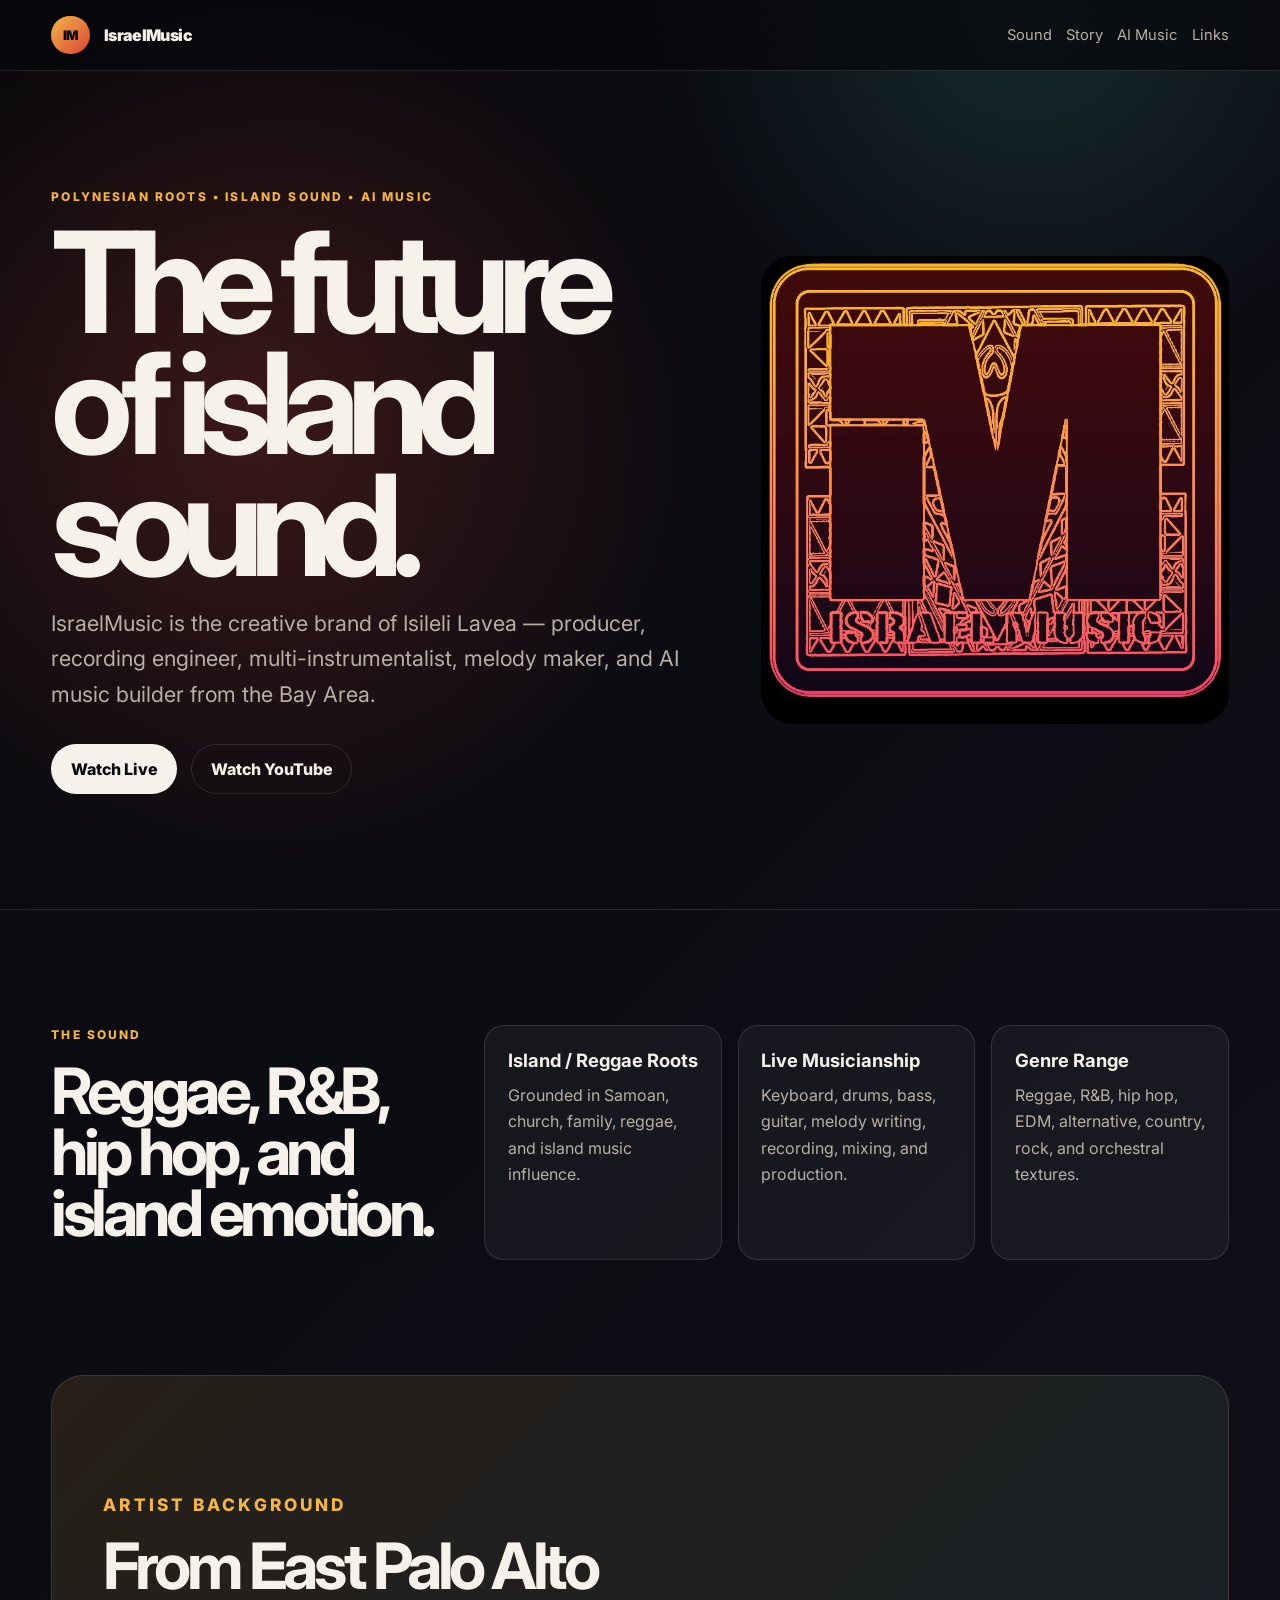
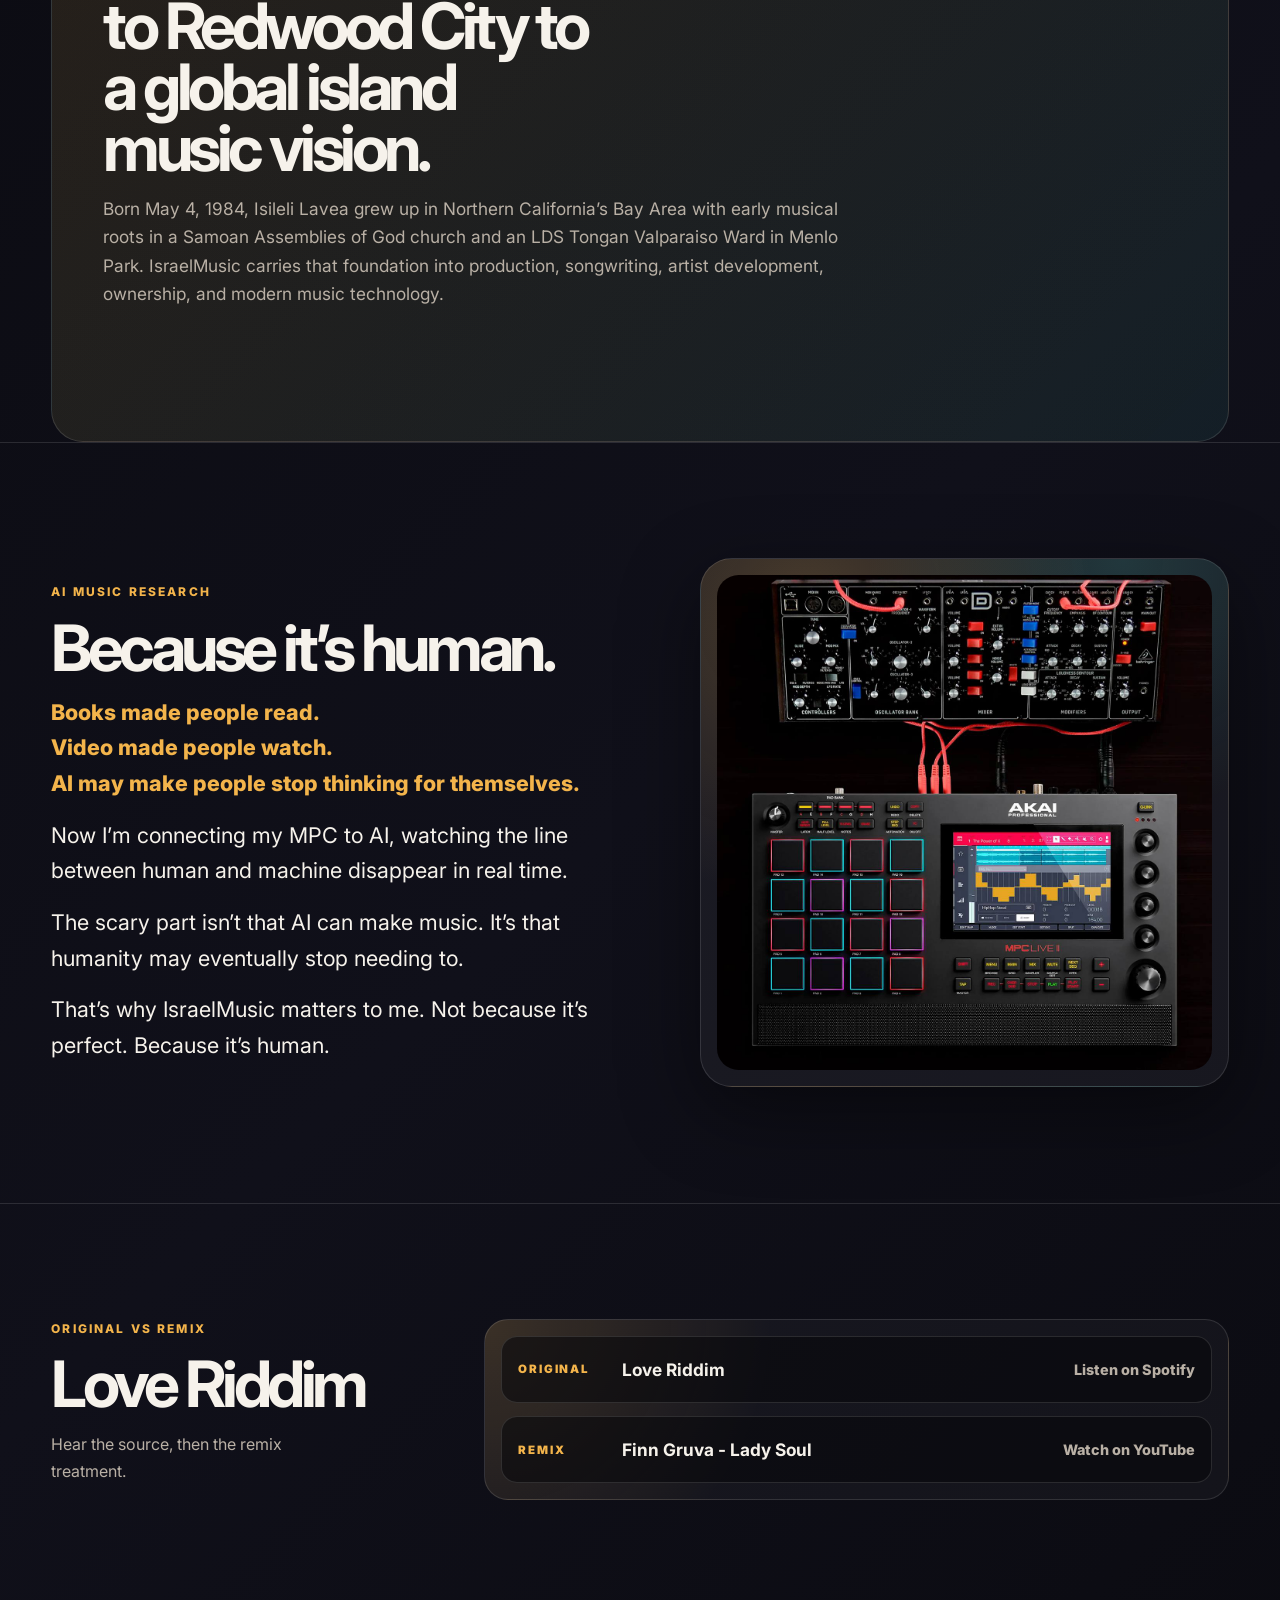
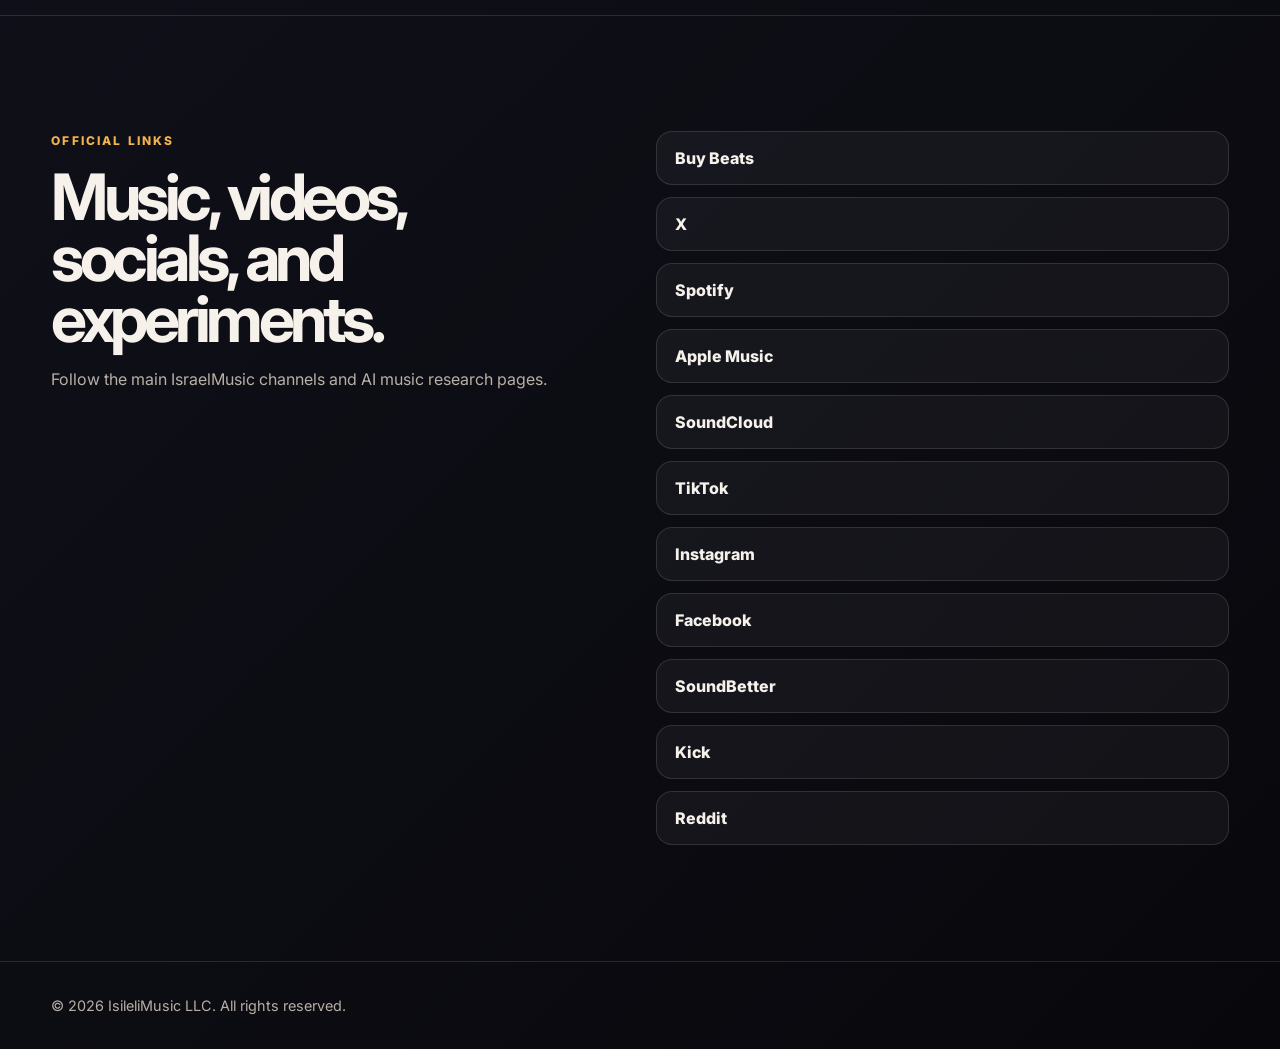
==== index.html @ af188683 "Update public brand name to IsraelMusic" ====
<!doctype html>
<html lang="en">
<head>
  <meta charset="utf-8" />
  <meta name="viewport" content="width=device-width, initial-scale=1" />
  <meta name="description" content="IsraelMusic — Polynesian-rooted music production, reggae/island sound, live composition, and AI-powered music experiments." />
  <meta property="og:title" content="IsraelMusic" />
  <meta property="og:description" content="Polynesian-rooted music production and AI music experiments exploring the future of island sound." />
  <meta property="og:type" content="website" />
  <meta name="theme-color" content="#08080c" />
  <title>IsraelMusic</title>
  <link rel="preconnect" href="https://fonts.googleapis.com">
  <link rel="preconnect" href="https://fonts.gstatic.com" crossorigin>
  <link href="https://fonts.googleapis.com/css2?family=Inter:wght@400;600;800;900&display=swap" rel="stylesheet">
  <link rel="stylesheet" href="assets/styles.css" />
</head>
<body>
  <header class="site-header">
    <a class="brand" href="#top" aria-label="IsraelMusic home">
      <span class="mark">IM</span>
      <span>IsraelMusic</span>
    </a>
    <button class="nav-toggle" aria-label="Open menu" aria-expanded="false">☰</button>
    <nav class="nav">
      <a href="#sound">Sound</a>
      <a href="#story">Story</a>
      <a href="#ai">AI Music</a>
      <a href="#links">Links</a>
    </nav>
  </header>

  <main id="top">
    <section class="hero section">
      <div class="hero-copy">
        <p class="eyebrow">Polynesian roots • island sound • AI music</p>
        <h1>The future of island sound.</h1>
        <p class="lead">IsraelMusic is the creative brand of Isileli Lavea — producer, recording engineer, multi-instrumentalist, melody maker, and AI music builder from the Bay Area.</p>
        <div class="actions">
          <a class="btn primary" href="https://www.bigo.tv/user/IsileliMusic?sc=WJ9nSx" target="_blank" rel="noreferrer">Watch Live</a>
          <a class="btn ghost" href="https://www.youtube.com/@IsileliMusic" target="_blank" rel="noreferrer">Watch YouTube</a>
        </div>
      </div>
      <div class="hero-card logo-card" aria-label="IsraelMusic logo">
        <img src="assets/isilelimusic-logo.jpg" alt="IsraelMusic logo" />
      </div>
    </section>

    <section id="sound" class="section split">
      <div>
        <p class="eyebrow">The sound</p>
        <h2>Reggae, R&B, hip hop, and island emotion.</h2>
      </div>
      <div class="grid cards">
        <article class="card">
          <h3>Island / Reggae Roots</h3>
          <p>Grounded in Samoan, church, family, reggae, and island music influence.</p>
        </article>
        <article class="card">
          <h3>Live Musicianship</h3>
          <p>Keyboard, drums, bass, guitar, melody writing, recording, mixing, and production.</p>
        </article>
        <article class="card">
          <h3>Genre Range</h3>
          <p>Reggae, R&B, hip hop, EDM, alternative, country, rock, and orchestral textures.</p>
        </article>
      </div>
    </section>

    <section id="story" class="section feature">
      <p class="eyebrow">Artist background</p>
      <h2>From East Palo Alto to Redwood City to a global island music vision.</h2>
      <p>Born May 4, 1984, Isileli Lavea grew up in Northern California’s Bay Area with early musical roots in a Samoan Assemblies of God church and an LDS Tongan Valparaiso Ward in Menlo Park. IsraelMusic carries that foundation into production, songwriting, artist development, ownership, and modern music technology.</p>
    </section>

    <section id="ai" class="section ai-statement">
      <div class="ai-copy">
        <p class="eyebrow">AI music research</p>
        <h2>Because it’s human.</h2>
        <div class="statement-copy">
          <p>Books made people read.<br />Video made people watch.<br />AI may make people stop thinking for themselves.</p>
          <p>Now I’m connecting my MPC to AI, watching the line between human and machine disappear in real time.</p>
          <p>The scary part isn’t that AI can make music. It’s that humanity may eventually stop needing to.</p>
          <p>That’s why IsraelMusic matters to me. Not because it’s perfect. Because it’s human.</p>
        </div>
      </div>
      <div class="ai-image-card">
        <img src="assets/ai-human-machine.jpg" alt="Human creator and AI technology representing the future of IsraelMusic" />
      </div>
    </section>

    <section class="section split release-section">
      <div>
        <p class="eyebrow">Original vs Remix</p>
        <h2>Love Riddim</h2>
        <p>Hear the source, then the remix treatment.</p>
      </div>
      <div class="release-panel">
        <a class="release-row" href="https://open.spotify.com/album/0PtR8RMWpyaCPdrIrSe5a8" target="_blank" rel="noreferrer">
          <span>Original</span>
          <strong>Love Riddim</strong>
          <em>Listen on Spotify</em>
        </a>
        <a class="release-row" href="https://youtu.be/wd5AlTtw4fY" target="_blank" rel="noreferrer">
          <span>Remix</span>
          <strong>Finn Gruva - Lady Soul</strong>
          <em>Watch on YouTube</em>
        </a>
      </div>
    </section>

    <section id="links" class="section contact">
      <div>
        <p class="eyebrow">Official links</p>
        <h2>Music, videos, socials, and experiments.</h2>
        <p>Follow the main IsraelMusic channels and AI music research pages.</p>
      </div>
      <div class="link-stack">
        <a href="https://unitedmasters.com/beat-exchange/producer/pr_9qwKBgfSzYJihCTnLhANTb?fbclid=IwRlRTSARvMhtleHRuA2FlbQIxMQBzcnRjBmFwcF9pZAo2NjI4NTY4Mzc5AAEecyZ8StwKbveWwUM5F4tFLmK9lsvMH-3LISjqIV0mKKo1htAw7vXB_MiumWU_aem_J6ebv7pu7lulnFsHL3jY3A" target="_blank" rel="noreferrer">Buy Beats</a>
        <a href="https://x.com/isilelimusic" target="_blank" rel="noreferrer">X</a>
        <a href="https://open.spotify.com/artist/3M6WiYhQ5LqFJdTSfGGAYw" target="_blank" rel="noreferrer">Spotify</a>
        <a href="https://music.apple.com/us/artist/isilelimusic/1298300199" target="_blank" rel="noreferrer">Apple Music</a>
        <a href="https://m.soundcloud.com/fred-wolfgramm-1" target="_blank" rel="noreferrer">SoundCloud</a>
        <a href="https://www.tiktok.com/@isilelifaipese" target="_blank" rel="noreferrer">TikTok</a>
        <a href="https://www.instagram.com/isilelimusic/reels/" target="_blank" rel="noreferrer">Instagram</a>
        <a href="https://www.facebook.com/IsileliMusic/" target="_blank" rel="noreferrer">Facebook</a>
        <a href="https://soundbetter.com/profiles/196261-isilelimusic" target="_blank" rel="noreferrer">SoundBetter</a>
        <a href="https://kick.com/isilelimusic" target="_blank" rel="noreferrer">Kick</a>
        <a href="https://www.reddit.com/u/IsileliLaveaMusic/s/pLbfGl9XMg" target="_blank" rel="noreferrer">Reddit</a>
      </div>
    </section>
  </main>

  <footer>
    <p>© <span id="year"></span> IsileliMusic LLC. All rights reserved.</p>
  </footer>

  <script src="assets/script.js"></script>
</body>
</html>
---- assets/styles.css ----
:root {
  --bg: #08080c;
  --panel: #11111a;
  --panel-2: #171724;
  --text: #f6f2eb;
  --muted: #b9b0a5;
  --gold: #f3b44b;
  --red: #d94535;
  --aqua: #4fd7c8;
  --line: rgba(255,255,255,.12);
  --shadow: 0 24px 80px rgba(0,0,0,.45);
}

* { box-sizing: border-box; }
html { scroll-behavior: smooth; }
body {
  margin: 0;
  font-family: Inter, system-ui, -apple-system, Segoe UI, sans-serif;
  background:
    radial-gradient(circle at 20% 10%, rgba(217,69,53,.24), transparent 28rem),
    radial-gradient(circle at 80% 0%, rgba(79,215,200,.16), transparent 24rem),
    linear-gradient(135deg, #08080c 0%, #10101a 55%, #08080c 100%);
  color: var(--text);
}

a { color: inherit; text-decoration: none; }

.site-header {
  position: sticky;
  top: 0;
  z-index: 10;
  display: flex;
  align-items: center;
  justify-content: space-between;
  gap: 1rem;
  padding: 1rem clamp(1rem, 4vw, 4rem);
  background: rgba(8,8,12,.76);
  border-bottom: 1px solid var(--line);
  backdrop-filter: blur(16px);
}

.brand, .nav { display: flex; align-items: center; gap: .9rem; }
.brand { font-weight: 900; letter-spacing: -.04em; }
.mark {
  display: grid;
  place-items: center;
  width: 2.4rem;
  height: 2.4rem;
  border-radius: 999px;
  background: linear-gradient(135deg, var(--gold), var(--red));
  color: #09090d;
  font-size: .82rem;
}

.nav a { color: var(--muted); font-size: .92rem; }
.nav a:hover { color: var(--text); }
.nav-toggle { display: none; }

.section { padding: clamp(4rem, 9vw, 8rem) clamp(1rem, 4vw, 4rem); }
.hero {
  min-height: 88vh;
  display: grid;
  grid-template-columns: 1.15fr .85fr;
  align-items: center;
  gap: clamp(2rem, 6vw, 6rem);
}

.eyebrow {
  margin: 0 0 1rem;
  color: var(--gold);
  font-weight: 800;
  text-transform: uppercase;
  letter-spacing: .18em;
  font-size: .75rem;
}

h1, h2, h3, p { margin-top: 0; }
h1 {
  max-width: 11ch;
  margin-bottom: 1.25rem;
  font-size: clamp(3.8rem, 11vw, 8.8rem);
  line-height: .86;
  letter-spacing: -.09em;
}
h2 {
  max-width: 12ch;
  margin-bottom: 1rem;
  font-size: clamp(2.2rem, 5vw, 4.8rem);
  line-height: .95;
  letter-spacing: -.07em;
}
h3 { margin-bottom: .7rem; font-size: 1.15rem; }
p { color: var(--muted); line-height: 1.65; }
.lead { max-width: 42rem; font-size: clamp(1.1rem, 2vw, 1.35rem); }

.actions { display: flex; flex-wrap: wrap; gap: .9rem; margin-top: 2rem; }
.btn {
  display: inline-flex;
  align-items: center;
  justify-content: center;
  min-height: 3.1rem;
  padding: 0 1.15rem;
  border-radius: 999px;
  font-weight: 800;
  border: 1px solid var(--line);
}
.primary { background: var(--text); color: #09090d; }
.ghost { color: var(--text); }

.hero-card {
  position: relative;
  display: grid;
  place-items: center;
  aspect-ratio: 1;
  border: 1px solid var(--line);
  border-radius: 2rem;
  background:
    linear-gradient(145deg, rgba(255,255,255,.08), rgba(255,255,255,.02)),
    var(--panel);
  box-shadow: var(--shadow);
  overflow: hidden;
}
.logo-card {
  padding: 0;
  border: 0;
  background: transparent;
  box-shadow: none;
}
.logo-card img {
  position: relative;
  z-index: 1;
  display: block;
  width: 100%;
  height: 100%;
  object-fit: contain;
}

.split {
  display: grid;
  grid-template-columns: .7fr 1.3fr;
  gap: 2rem;
  border-top: 1px solid var(--line);
}
.grid { display: grid; grid-template-columns: repeat(3, 1fr); gap: 1rem; }
.card {
  padding: 1.4rem;
  border: 1px solid var(--line);
  border-radius: 1.25rem;
  background: rgba(255,255,255,.045);
}

.feature {
  margin: 0 clamp(1rem, 4vw, 4rem);
  border-radius: 2rem;
  background: linear-gradient(135deg, rgba(243,180,75,.12), rgba(79,215,200,.08));
  border: 1px solid var(--line);
}
.feature p { max-width: 46rem; font-size: 1.08rem; }

.ai-statement {
  display: grid;
  grid-template-columns: 1.05fr .95fr;
  align-items: center;
  gap: clamp(2rem, 5vw, 5rem);
  border-top: 1px solid var(--line);
}
.statement-copy {
  display: grid;
  gap: 1rem;
  max-width: 46rem;
}
.statement-copy p {
  margin: 0;
  color: var(--text);
  font-size: clamp(1.05rem, 1.7vw, 1.35rem);
}
.statement-copy p:first-child {
  color: var(--gold);
  font-weight: 800;
}
.ai-image-card {
  position: relative;
  padding: 1rem;
  border: 1px solid var(--line);
  border-radius: 2rem;
  background:
    radial-gradient(circle at 20% 10%, rgba(243,180,75,.22), transparent 18rem),
    radial-gradient(circle at 80% 0%, rgba(79,215,200,.16), transparent 16rem),
    rgba(255,255,255,.045);
  box-shadow: var(--shadow);
  overflow: hidden;
}
.ai-image-card img {
  display: block;
  width: 100%;
  border-radius: 1.35rem;
}

.release-section > div:first-child p:not(.eyebrow) { max-width: 18rem; }
.release-panel {
  display: grid;
  gap: .85rem;
  padding: 1rem;
  border: 1px solid var(--line);
  border-radius: 1.5rem;
  background:
    radial-gradient(circle at 0% 0%, rgba(243,180,75,.16), transparent 18rem),
    rgba(255,255,255,.035);
}
.release-row {
  display: grid;
  grid-template-columns: 5.5rem 1fr auto;
  align-items: center;
  gap: 1rem;
  padding: 1rem;
  border: 1px solid var(--line);
  border-radius: 1rem;
  background: rgba(8,8,12,.58);
}
.release-row:hover { border-color: rgba(243,180,75,.65); }
.release-row span {
  color: var(--gold);
  font-size: .72rem;
  font-weight: 900;
  text-transform: uppercase;
  letter-spacing: .16em;
}
.release-row strong {
  color: var(--text);
  font-size: 1.08rem;
}
.release-row em {
  color: var(--muted);
  font-style: normal;
  font-weight: 800;
  font-size: .9rem;
}

.contact {
  display: grid;
  grid-template-columns: 1fr 1fr;
  gap: 2rem;
  border-top: 1px solid var(--line);
}
.link-stack { display: grid; gap: .75rem; }
.link-stack a {
  padding: 1rem 1.1rem;
  border-radius: 1rem;
  background: rgba(255,255,255,.045);
  border: 1px solid var(--line);
  font-weight: 800;
}
.link-stack a:hover { border-color: rgba(243,180,75,.65); }

footer { padding: 2rem clamp(1rem, 4vw, 4rem); border-top: 1px solid var(--line); }
footer p { margin: 0; font-size: .9rem; }

@keyframes pulse {
  0%, 100% { transform: scale(.9); opacity: .65; }
  50% { transform: scale(1.18); opacity: 1; }
}

@media (max-width: 850px) {
  .hero, .split, .contact, .ai-statement { grid-template-columns: 1fr; }
  .grid { grid-template-columns: 1fr; }
  .release-row { grid-template-columns: 1fr; gap: .35rem; }
  .hero { min-height: auto; padding-top: 5rem; }
  .hero-card { max-width: 26rem; }
  .nav {
    display: none;
    position: absolute;
    inset: 4.6rem 1rem auto;
    flex-direction: column;
    align-items: stretch;
    padding: 1rem;
    border-radius: 1rem;
    background: var(--panel);
    border: 1px solid var(--line);
  }
  .nav.open { display: flex; }
  .nav-toggle {
    display: block;
    color: var(--text);
    background: transparent;
    border: 1px solid var(--line);
    border-radius: .75rem;
    padding: .55rem .75rem;
    font-size: 1rem;
  }
}
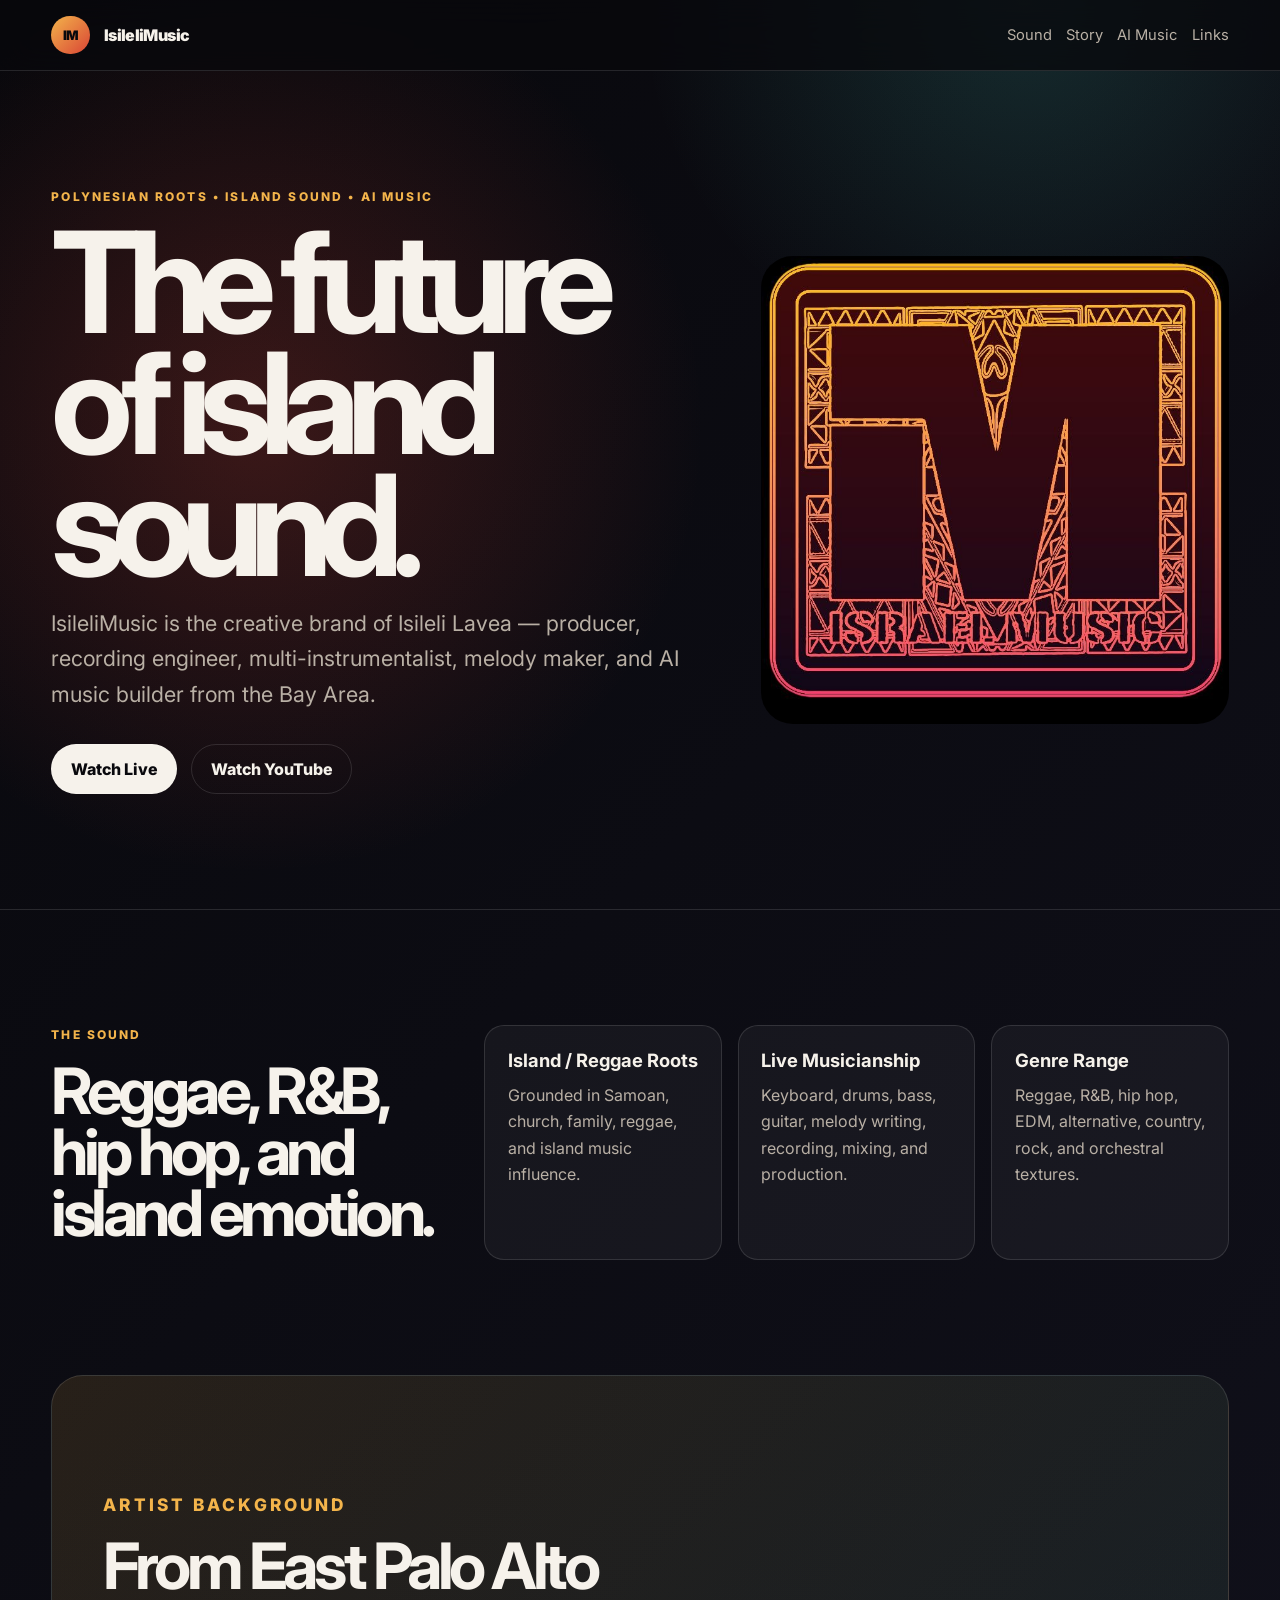
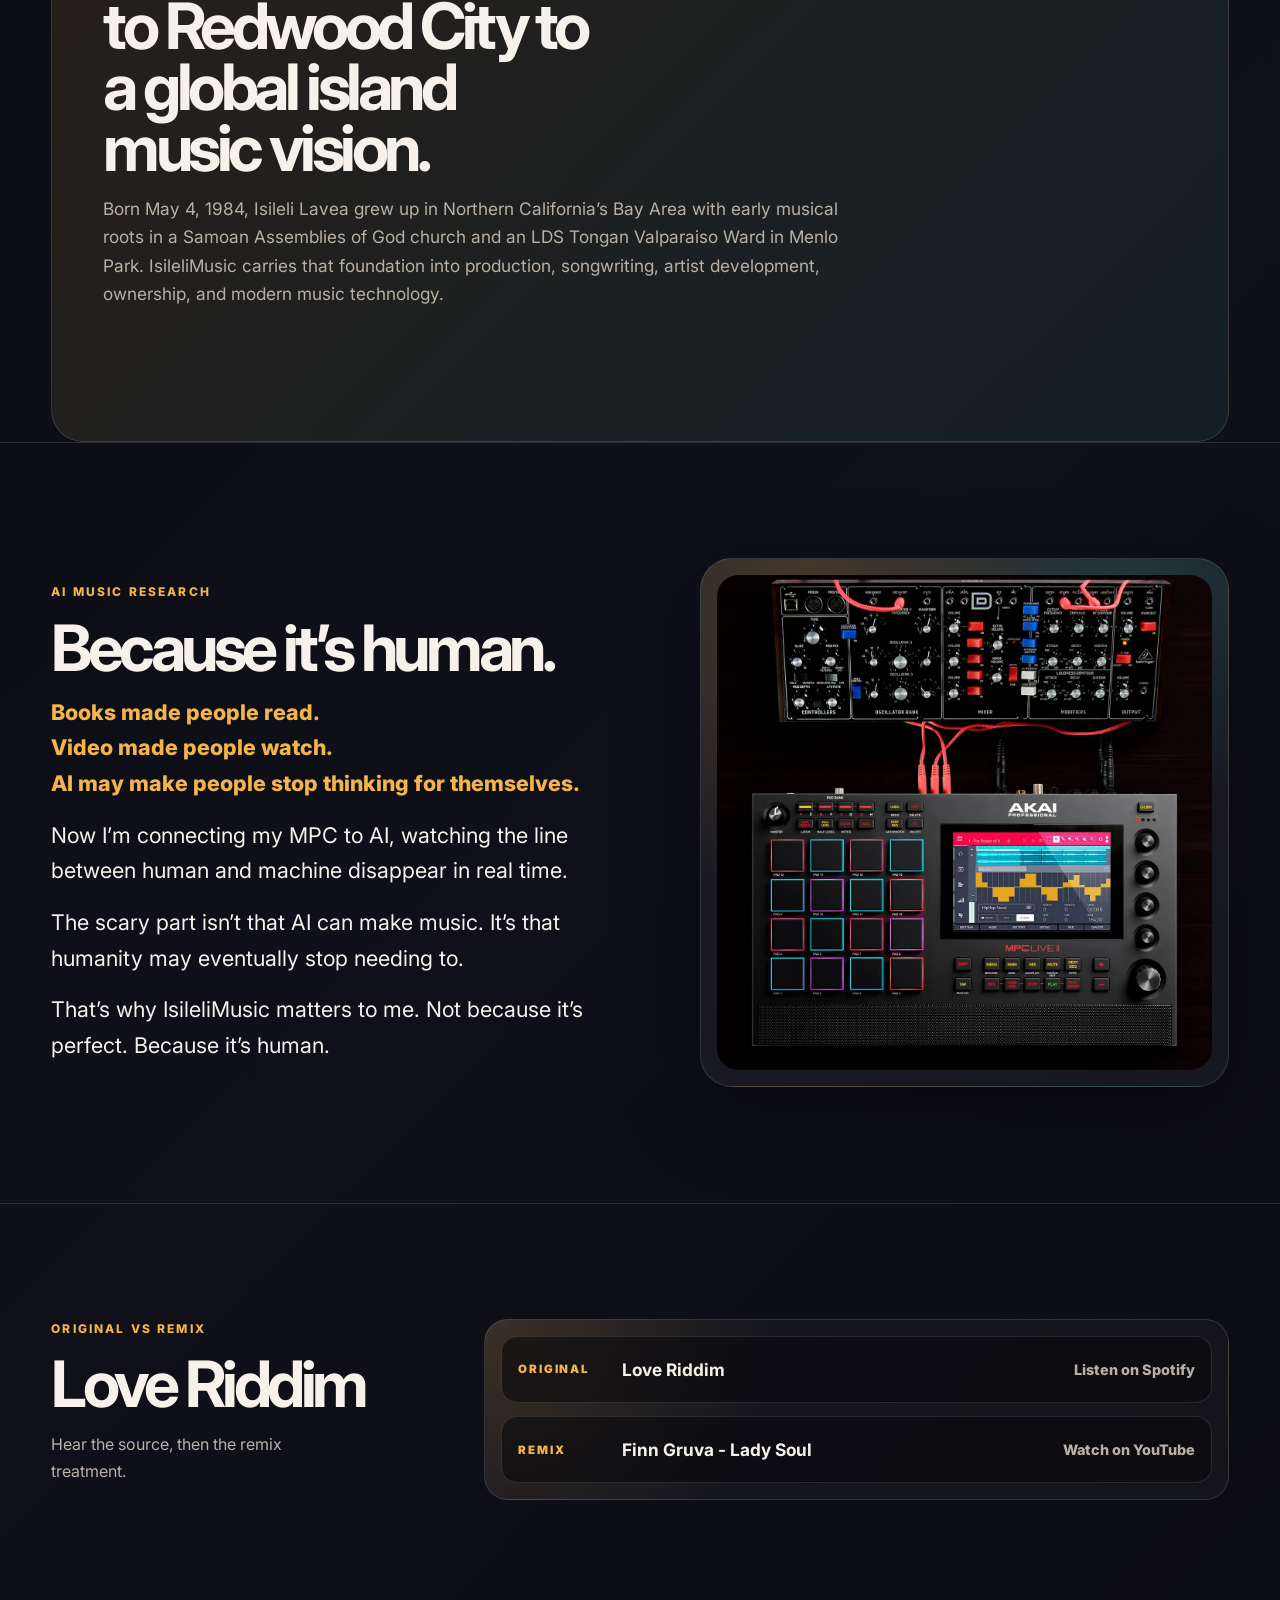
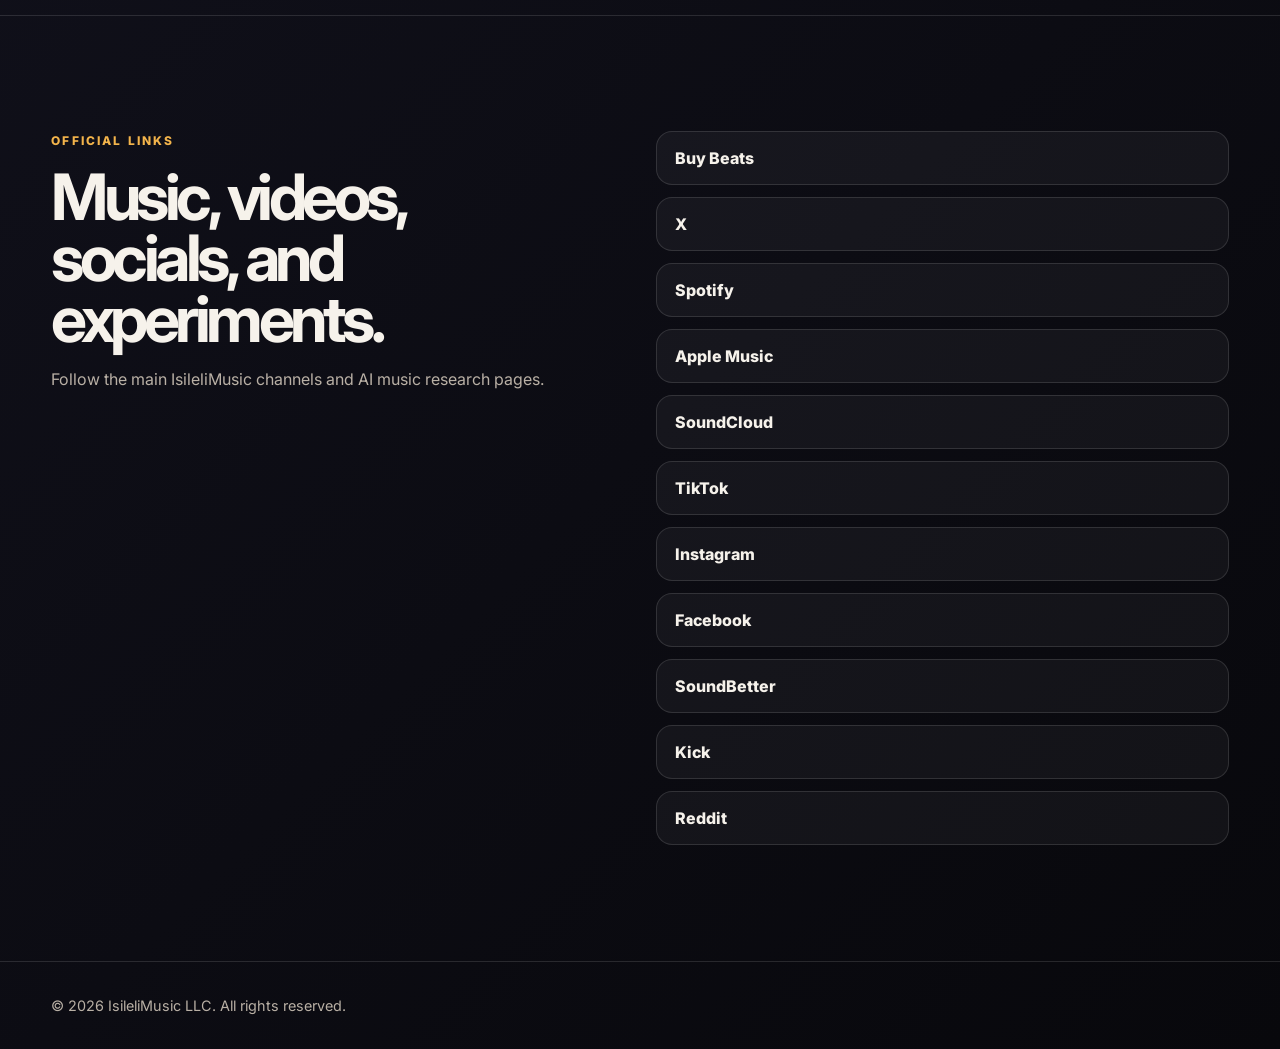
==== commit 1bd378e8: "Undo website rebrand; requested name changes apply to social profiles" ====
--- a/index.html
+++ b/index.html
@@ -3,12 +3,12 @@
 <head>
   <meta charset="utf-8" />
   <meta name="viewport" content="width=device-width, initial-scale=1" />
-  <meta name="description" content="IsraelMusic — Polynesian-rooted music production, reggae/island sound, live composition, and AI-powered music experiments." />
-  <meta property="og:title" content="IsraelMusic" />
+  <meta name="description" content="IsileliMusic — Polynesian-rooted music production, reggae/island sound, live composition, and AI-powered music experiments." />
+  <meta property="og:title" content="IsileliMusic" />
   <meta property="og:description" content="Polynesian-rooted music production and AI music experiments exploring the future of island sound." />
   <meta property="og:type" content="website" />
   <meta name="theme-color" content="#08080c" />
-  <title>IsraelMusic</title>
+  <title>IsileliMusic</title>
   <link rel="preconnect" href="https://fonts.googleapis.com">
   <link rel="preconnect" href="https://fonts.gstatic.com" crossorigin>
   <link href="https://fonts.googleapis.com/css2?family=Inter:wght@400;600;800;900&display=swap" rel="stylesheet">
@@ -16,9 +16,9 @@
 </head>
 <body>
   <header class="site-header">
-    <a class="brand" href="#top" aria-label="IsraelMusic home">
+    <a class="brand" href="#top" aria-label="IsileliMusic home">
       <span class="mark">IM</span>
-      <span>IsraelMusic</span>
+      <span>IsileliMusic</span>
     </a>
     <button class="nav-toggle" aria-label="Open menu" aria-expanded="false">☰</button>
     <nav class="nav">
@@ -34,14 +34,14 @@
       <div class="hero-copy">
         <p class="eyebrow">Polynesian roots • island sound • AI music</p>
         <h1>The future of island sound.</h1>
-        <p class="lead">IsraelMusic is the creative brand of Isileli Lavea — producer, recording engineer, multi-instrumentalist, melody maker, and AI music builder from the Bay Area.</p>
+        <p class="lead">IsileliMusic is the creative brand of Isileli Lavea — producer, recording engineer, multi-instrumentalist, melody maker, and AI music builder from the Bay Area.</p>
         <div class="actions">
           <a class="btn primary" href="https://www.bigo.tv/user/IsileliMusic?sc=WJ9nSx" target="_blank" rel="noreferrer">Watch Live</a>
           <a class="btn ghost" href="https://www.youtube.com/@IsileliMusic" target="_blank" rel="noreferrer">Watch YouTube</a>
         </div>
       </div>
-      <div class="hero-card logo-card" aria-label="IsraelMusic logo">
-        <img src="assets/isilelimusic-logo.jpg" alt="IsraelMusic logo" />
+      <div class="hero-card logo-card" aria-label="IsileliMusic logo">
+        <img src="assets/isilelimusic-logo.jpg" alt="IsileliMusic logo" />
       </div>
     </section>
 
@@ -69,7 +69,7 @@
     <section id="story" class="section feature">
       <p class="eyebrow">Artist background</p>
       <h2>From East Palo Alto to Redwood City to a global island music vision.</h2>
-      <p>Born May 4, 1984, Isileli Lavea grew up in Northern California’s Bay Area with early musical roots in a Samoan Assemblies of God church and an LDS Tongan Valparaiso Ward in Menlo Park. IsraelMusic carries that foundation into production, songwriting, artist development, ownership, and modern music technology.</p>
+      <p>Born May 4, 1984, Isileli Lavea grew up in Northern California’s Bay Area with early musical roots in a Samoan Assemblies of God church and an LDS Tongan Valparaiso Ward in Menlo Park. IsileliMusic carries that foundation into production, songwriting, artist development, ownership, and modern music technology.</p>
     </section>
 
     <section id="ai" class="section ai-statement">
@@ -80,11 +80,11 @@
           <p>Books made people read.<br />Video made people watch.<br />AI may make people stop thinking for themselves.</p>
           <p>Now I’m connecting my MPC to AI, watching the line between human and machine disappear in real time.</p>
           <p>The scary part isn’t that AI can make music. It’s that humanity may eventually stop needing to.</p>
-          <p>That’s why IsraelMusic matters to me. Not because it’s perfect. Because it’s human.</p>
+          <p>That’s why IsileliMusic matters to me. Not because it’s perfect. Because it’s human.</p>
         </div>
       </div>
       <div class="ai-image-card">
-        <img src="assets/ai-human-machine.jpg" alt="Human creator and AI technology representing the future of IsraelMusic" />
+        <img src="assets/ai-human-machine.jpg" alt="Human creator and AI technology representing the future of IsileliMusic" />
       </div>
     </section>
 
@@ -112,7 +112,7 @@
       <div>
         <p class="eyebrow">Official links</p>
         <h2>Music, videos, socials, and experiments.</h2>
-        <p>Follow the main IsraelMusic channels and AI music research pages.</p>
+        <p>Follow the main IsileliMusic channels and AI music research pages.</p>
       </div>
       <div class="link-stack">
         <a href="https://unitedmasters.com/beat-exchange/producer/pr_9qwKBgfSzYJihCTnLhANTb?fbclid=IwRlRTSARvMhtleHRuA2FlbQIxMQBzcnRjBmFwcF9pZAo2NjI4NTY4Mzc5AAEecyZ8StwKbveWwUM5F4tFLmK9lsvMH-3LISjqIV0mKKo1htAw7vXB_MiumWU_aem_J6ebv7pu7lulnFsHL3jY3A" target="_blank" rel="noreferrer">Buy Beats</a>
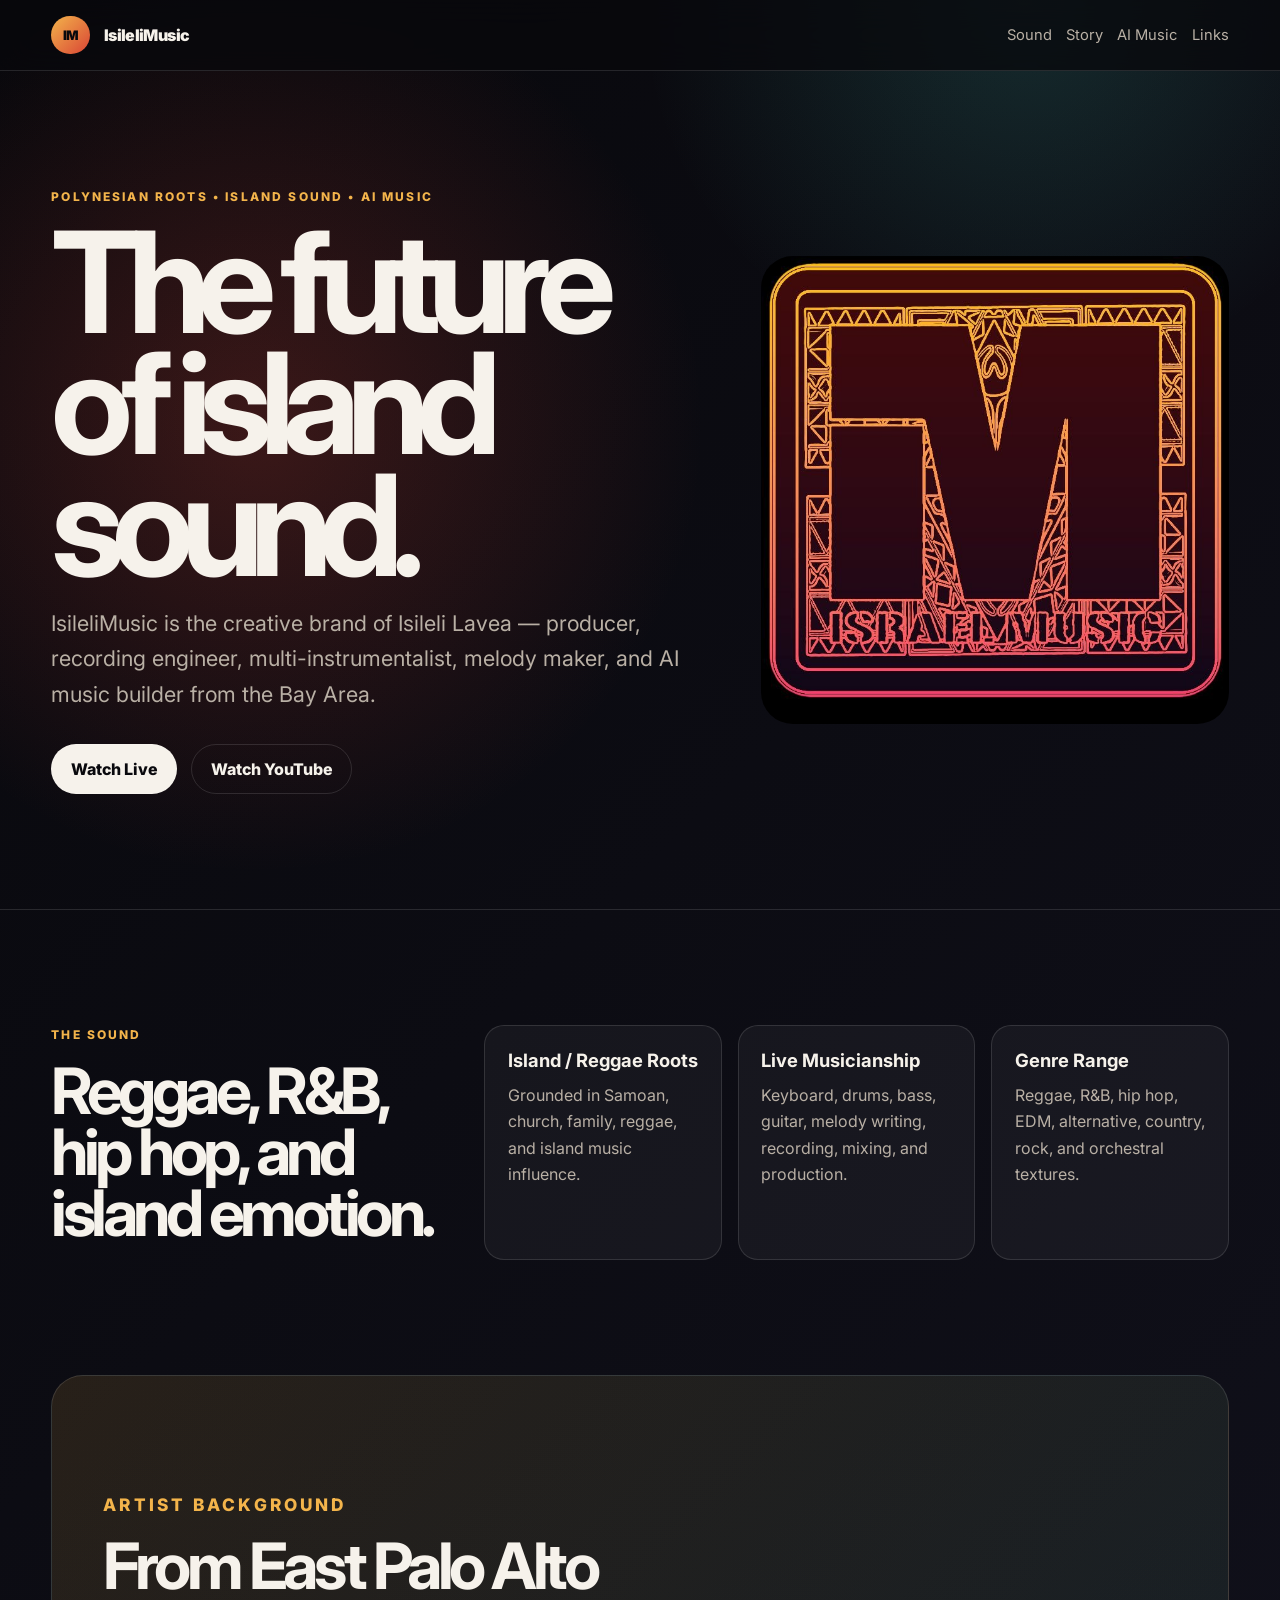
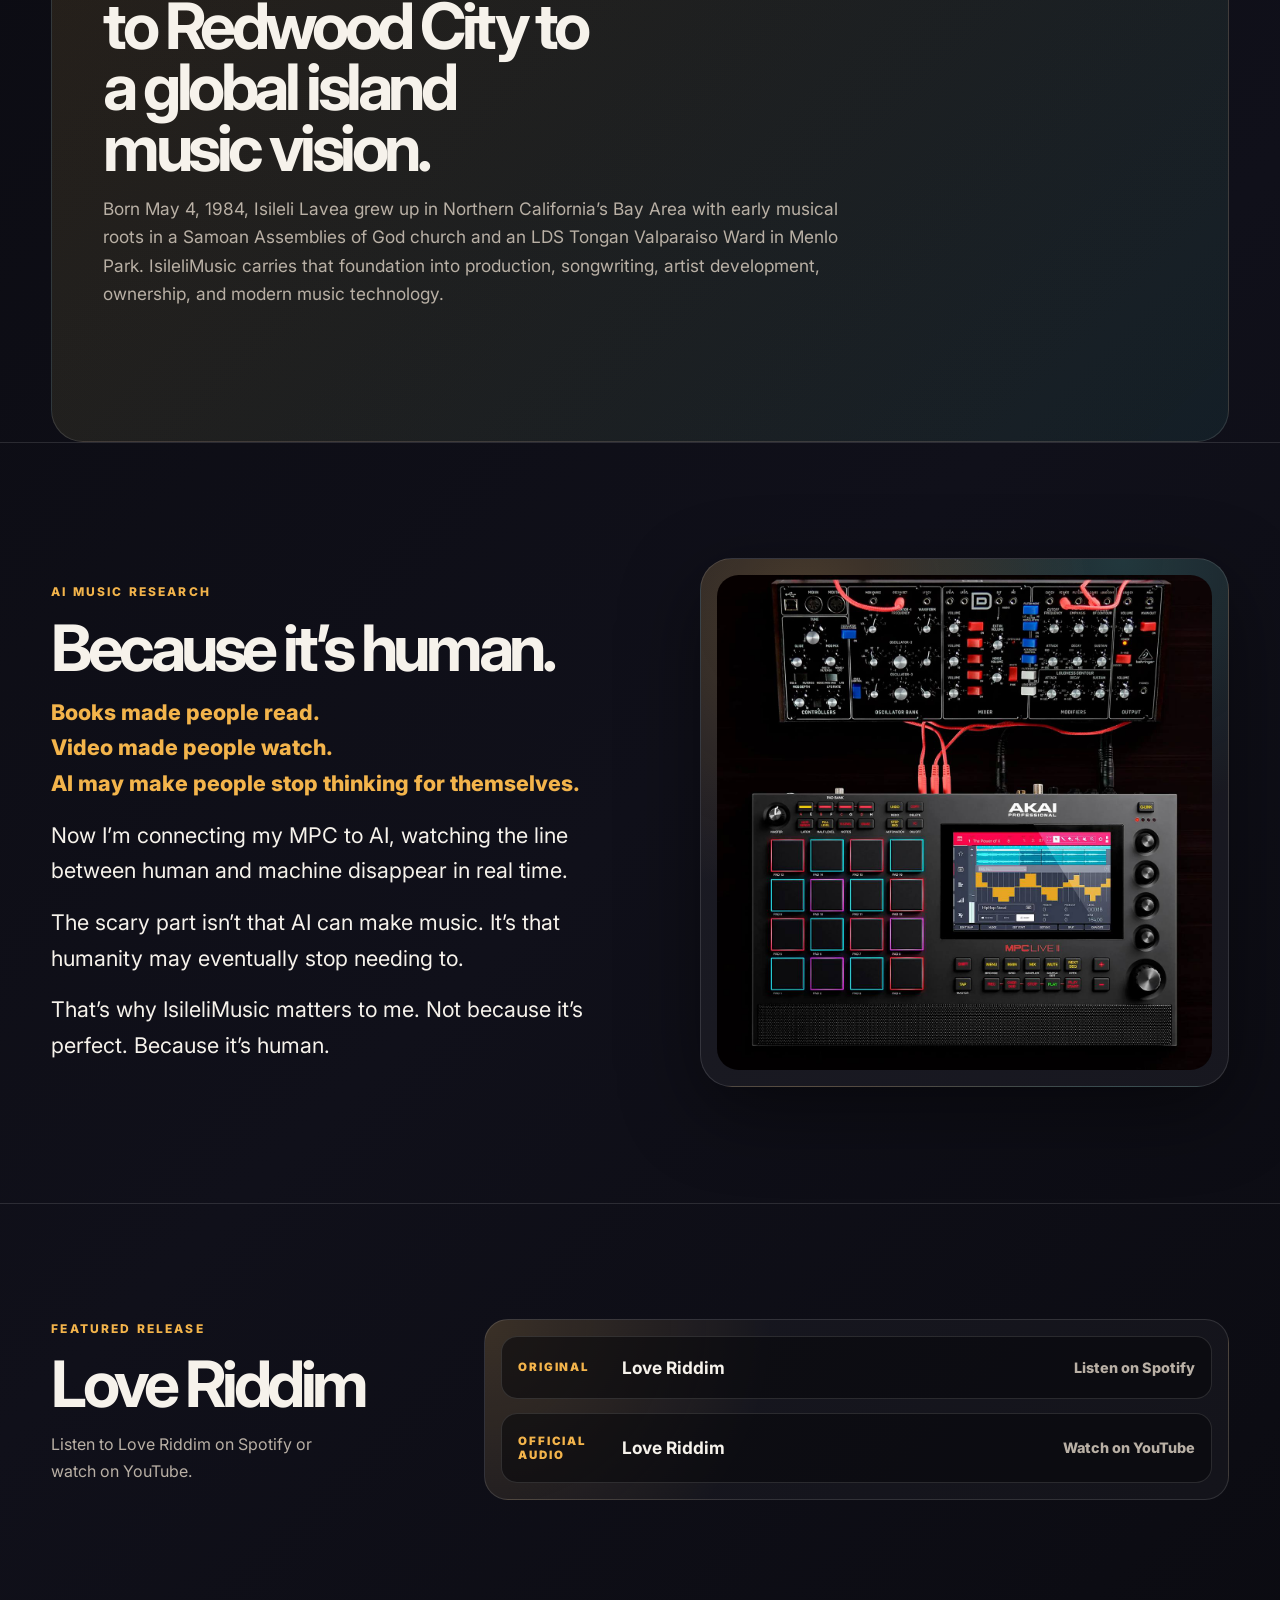
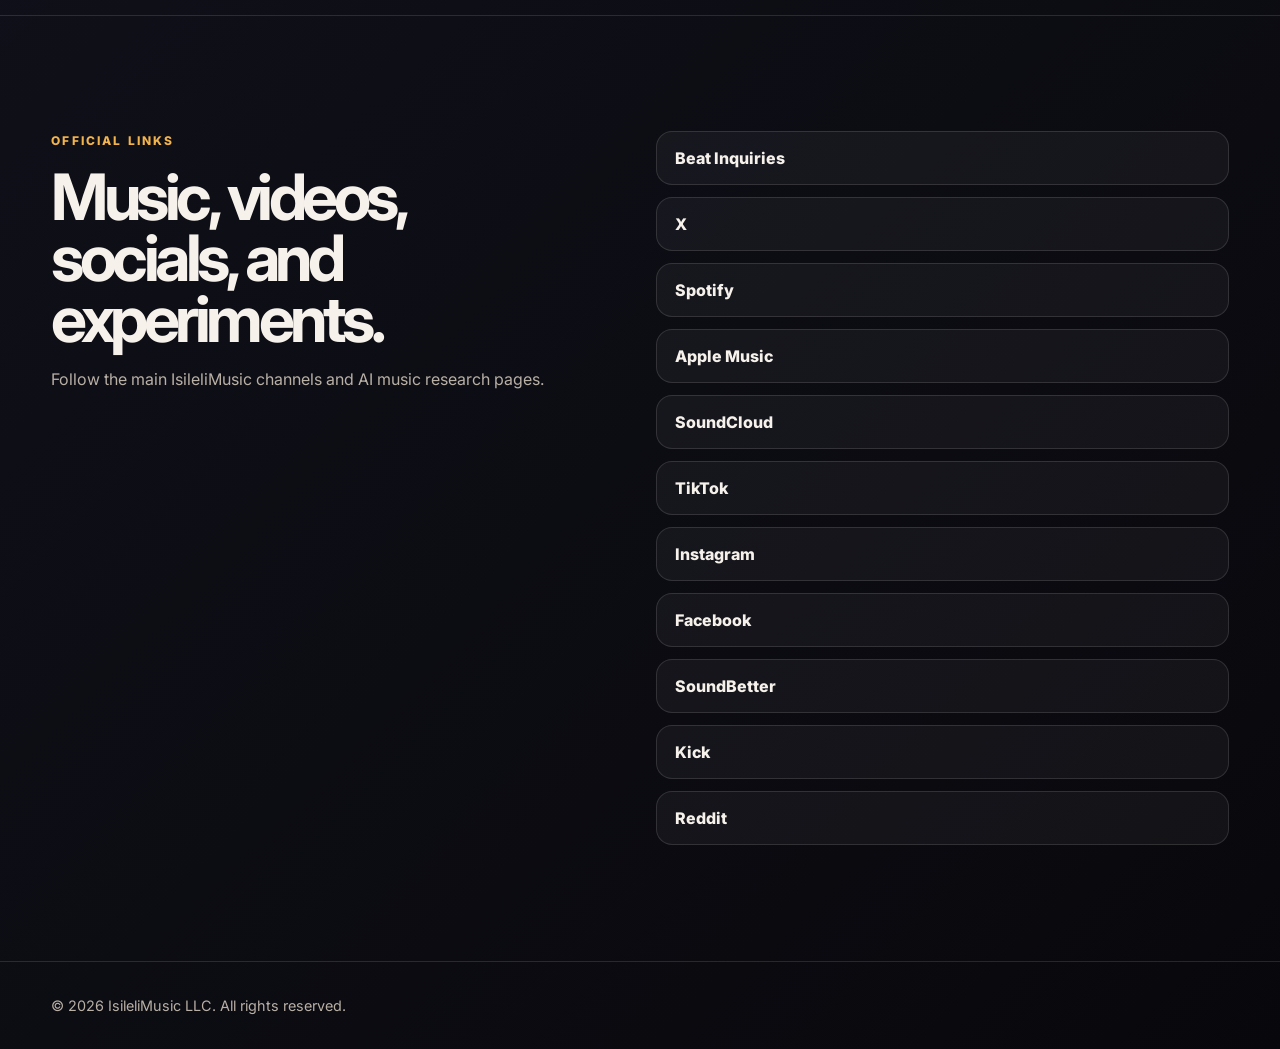
==== commit 0fc7077f: "Fix retired beat-store and removed video links; simplify Reddit URL" ====
--- a/index.html
+++ b/index.html
@@ -1,139 +1,140 @@
-<!doctype html>
-<html lang="en">
-<head>
-  <meta charset="utf-8" />
-  <meta name="viewport" content="width=device-width, initial-scale=1" />
-  <meta name="description" content="IsileliMusic — Polynesian-rooted music production, reggae/island sound, live composition, and AI-powered music experiments." />
-  <meta property="og:title" content="IsileliMusic" />
-  <meta property="og:description" content="Polynesian-rooted music production and AI music experiments exploring the future of island sound." />
-  <meta property="og:type" content="website" />
-  <meta name="theme-color" content="#08080c" />
-  <title>IsileliMusic</title>
-  <link rel="preconnect" href="https://fonts.googleapis.com">
-  <link rel="preconnect" href="https://fonts.gstatic.com" crossorigin>
-  <link href="https://fonts.googleapis.com/css2?family=Inter:wght@400;600;800;900&display=swap" rel="stylesheet">
-  <link rel="stylesheet" href="assets/styles.css" />
-</head>
-<body>
-  <header class="site-header">
-    <a class="brand" href="#top" aria-label="IsileliMusic home">
-      <span class="mark">IM</span>
-      <span>IsileliMusic</span>
-    </a>
-    <button class="nav-toggle" aria-label="Open menu" aria-expanded="false">☰</button>
-    <nav class="nav">
-      <a href="#sound">Sound</a>
-      <a href="#story">Story</a>
-      <a href="#ai">AI Music</a>
-      <a href="#links">Links</a>
-    </nav>
-  </header>
-
-  <main id="top">
-    <section class="hero section">
-      <div class="hero-copy">
-        <p class="eyebrow">Polynesian roots • island sound • AI music</p>
-        <h1>The future of island sound.</h1>
-        <p class="lead">IsileliMusic is the creative brand of Isileli Lavea — producer, recording engineer, multi-instrumentalist, melody maker, and AI music builder from the Bay Area.</p>
-        <div class="actions">
-          <a class="btn primary" href="https://www.bigo.tv/user/IsileliMusic?sc=WJ9nSx" target="_blank" rel="noreferrer">Watch Live</a>
-          <a class="btn ghost" href="https://www.youtube.com/@IsileliMusic" target="_blank" rel="noreferrer">Watch YouTube</a>
-        </div>
-      </div>
-      <div class="hero-card logo-card" aria-label="IsileliMusic logo">
-        <img src="assets/isilelimusic-logo.jpg" alt="IsileliMusic logo" />
-      </div>
-    </section>
-
-    <section id="sound" class="section split">
-      <div>
-        <p class="eyebrow">The sound</p>
-        <h2>Reggae, R&B, hip hop, and island emotion.</h2>
-      </div>
-      <div class="grid cards">
-        <article class="card">
-          <h3>Island / Reggae Roots</h3>
-          <p>Grounded in Samoan, church, family, reggae, and island music influence.</p>
-        </article>
-        <article class="card">
-          <h3>Live Musicianship</h3>
-          <p>Keyboard, drums, bass, guitar, melody writing, recording, mixing, and production.</p>
-        </article>
-        <article class="card">
-          <h3>Genre Range</h3>
-          <p>Reggae, R&B, hip hop, EDM, alternative, country, rock, and orchestral textures.</p>
-        </article>
-      </div>
-    </section>
-
-    <section id="story" class="section feature">
-      <p class="eyebrow">Artist background</p>
-      <h2>From East Palo Alto to Redwood City to a global island music vision.</h2>
-      <p>Born May 4, 1984, Isileli Lavea grew up in Northern California’s Bay Area with early musical roots in a Samoan Assemblies of God church and an LDS Tongan Valparaiso Ward in Menlo Park. IsileliMusic carries that foundation into production, songwriting, artist development, ownership, and modern music technology.</p>
-    </section>
-
-    <section id="ai" class="section ai-statement">
-      <div class="ai-copy">
-        <p class="eyebrow">AI music research</p>
-        <h2>Because it’s human.</h2>
-        <div class="statement-copy">
-          <p>Books made people read.<br />Video made people watch.<br />AI may make people stop thinking for themselves.</p>
-          <p>Now I’m connecting my MPC to AI, watching the line between human and machine disappear in real time.</p>
-          <p>The scary part isn’t that AI can make music. It’s that humanity may eventually stop needing to.</p>
-          <p>That’s why IsileliMusic matters to me. Not because it’s perfect. Because it’s human.</p>
-        </div>
-      </div>
-      <div class="ai-image-card">
-        <img src="assets/ai-human-machine.jpg" alt="Human creator and AI technology representing the future of IsileliMusic" />
-      </div>
-    </section>
-
-    <section class="section split release-section">
-      <div>
-        <p class="eyebrow">Original vs Remix</p>
-        <h2>Love Riddim</h2>
-        <p>Hear the source, then the remix treatment.</p>
-      </div>
-      <div class="release-panel">
-        <a class="release-row" href="https://open.spotify.com/album/0PtR8RMWpyaCPdrIrSe5a8" target="_blank" rel="noreferrer">
-          <span>Original</span>
-          <strong>Love Riddim</strong>
-          <em>Listen on Spotify</em>
-        </a>
-        <a class="release-row" href="https://youtu.be/wd5AlTtw4fY" target="_blank" rel="noreferrer">
-          <span>Remix</span>
-          <strong>Finn Gruva - Lady Soul</strong>
-          <em>Watch on YouTube</em>
-        </a>
-      </div>
-    </section>
-
-    <section id="links" class="section contact">
-      <div>
-        <p class="eyebrow">Official links</p>
-        <h2>Music, videos, socials, and experiments.</h2>
-        <p>Follow the main IsileliMusic channels and AI music research pages.</p>
-      </div>
-      <div class="link-stack">
-        <a href="https://unitedmasters.com/beat-exchange/producer/pr_9qwKBgfSzYJihCTnLhANTb?fbclid=IwRlRTSARvMhtleHRuA2FlbQIxMQBzcnRjBmFwcF9pZAo2NjI4NTY4Mzc5AAEecyZ8StwKbveWwUM5F4tFLmK9lsvMH-3LISjqIV0mKKo1htAw7vXB_MiumWU_aem_J6ebv7pu7lulnFsHL3jY3A" target="_blank" rel="noreferrer">Buy Beats</a>
-        <a href="https://x.com/isilelimusic" target="_blank" rel="noreferrer">X</a>
-        <a href="https://open.spotify.com/artist/3M6WiYhQ5LqFJdTSfGGAYw" target="_blank" rel="noreferrer">Spotify</a>
-        <a href="https://music.apple.com/us/artist/isilelimusic/1298300199" target="_blank" rel="noreferrer">Apple Music</a>
-        <a href="https://m.soundcloud.com/fred-wolfgramm-1" target="_blank" rel="noreferrer">SoundCloud</a>
+<!doctype html>
+<html lang="en">
+<head>
+  <meta charset="utf-8" />
+  <meta name="viewport" content="width=device-width, initial-scale=1" />
+  <meta name="description" content="IsileliMusic — Polynesian-rooted music production, reggae/island sound, live composition, and AI-powered music experiments." />
+  <meta property="og:title" content="IsileliMusic" />
+  <meta property="og:description" content="Polynesian-rooted music production and AI music experiments exploring the future of island sound." />
+  <meta property="og:type" content="website" />
+  <meta name="theme-color" content="#08080c" />
+  <title>IsileliMusic</title>
+  <link rel="preconnect" href="https://fonts.googleapis.com">
+  <link rel="preconnect" href="https://fonts.gstatic.com" crossorigin>
+  <link href="https://fonts.googleapis.com/css2?family=Inter:wght@400;600;800;900&display=swap" rel="stylesheet">
+  <link rel="stylesheet" href="assets/styles.css" />
+</head>
+<body>
+  <header class="site-header">
+    <a class="brand" href="#top" aria-label="IsileliMusic home">
+      <span class="mark">IM</span>
+      <span>IsileliMusic</span>
+    </a>
+    <button class="nav-toggle" aria-label="Open menu" aria-expanded="false">☰</button>
+    <nav class="nav">
+      <a href="#sound">Sound</a>
+      <a href="#story">Story</a>
+      <a href="#ai">AI Music</a>
+      <a href="#links">Links</a>
+    </nav>
+  </header>
+
+  <main id="top">
+    <section class="hero section">
+      <div class="hero-copy">
+        <p class="eyebrow">Polynesian roots • island sound • AI music</p>
+        <h1>The future of island sound.</h1>
+        <p class="lead">IsileliMusic is the creative brand of Isileli Lavea — producer, recording engineer, multi-instrumentalist, melody maker, and AI music builder from the Bay Area.</p>
+        <div class="actions">
+          <a class="btn primary" href="https://www.bigo.tv/user/IsileliMusic?sc=WJ9nSx" target="_blank" rel="noreferrer">Watch Live</a>
+          <a class="btn ghost" href="https://www.youtube.com/@IsileliMusic" target="_blank" rel="noreferrer">Watch YouTube</a>
+        </div>
+      </div>
+      <div class="hero-card logo-card" aria-label="IsileliMusic logo">
+        <img src="assets/isilelimusic-logo.jpg" alt="IsileliMusic logo" />
+      </div>
+    </section>
+
+    <section id="sound" class="section split">
+      <div>
+        <p class="eyebrow">The sound</p>
+        <h2>Reggae, R&B, hip hop, and island emotion.</h2>
+      </div>
+      <div class="grid cards">
+        <article class="card">
+          <h3>Island / Reggae Roots</h3>
+          <p>Grounded in Samoan, church, family, reggae, and island music influence.</p>
+        </article>
+        <article class="card">
+          <h3>Live Musicianship</h3>
+          <p>Keyboard, drums, bass, guitar, melody writing, recording, mixing, and production.</p>
+        </article>
+        <article class="card">
+          <h3>Genre Range</h3>
+          <p>Reggae, R&B, hip hop, EDM, alternative, country, rock, and orchestral textures.</p>
+        </article>
+      </div>
+    </section>
+
+    <section id="story" class="section feature">
+      <p class="eyebrow">Artist background</p>
+      <h2>From East Palo Alto to Redwood City to a global island music vision.</h2>
+      <p>Born May 4, 1984, Isileli Lavea grew up in Northern California’s Bay Area with early musical roots in a Samoan Assemblies of God church and an LDS Tongan Valparaiso Ward in Menlo Park. IsileliMusic carries that foundation into production, songwriting, artist development, ownership, and modern music technology.</p>
+    </section>
+
+    <section id="ai" class="section ai-statement">
+      <div class="ai-copy">
+        <p class="eyebrow">AI music research</p>
+        <h2>Because it’s human.</h2>
+        <div class="statement-copy">
+          <p>Books made people read.<br />Video made people watch.<br />AI may make people stop thinking for themselves.</p>
+          <p>Now I’m connecting my MPC to AI, watching the line between human and machine disappear in real time.</p>
+          <p>The scary part isn’t that AI can make music. It’s that humanity may eventually stop needing to.</p>
+          <p>That’s why IsileliMusic matters to me. Not because it’s perfect. Because it’s human.</p>
+        </div>
+      </div>
+      <div class="ai-image-card">
+        <img src="assets/ai-human-machine.jpg" alt="Human creator and AI technology representing the future of IsileliMusic" />
+      </div>
+    </section>
+
+    <section class="section split release-section">
+      <div>
+        <p class="eyebrow">Featured Release</p>
+        <h2>Love Riddim</h2>
+        <p>Listen to Love Riddim on Spotify or watch on YouTube.</p>
+      </div>
+      <div class="release-panel">
+        <a class="release-row" href="https://open.spotify.com/album/0PtR8RMWpyaCPdrIrSe5a8" target="_blank" rel="noreferrer">
+          <span>Original</span>
+          <strong>Love Riddim</strong>
+          <em>Listen on Spotify</em>
+        </a>
+        <a class="release-row" href="https://www.youtube.com/watch?v=6MNuZ-a5gGY" target="_blank" rel="noreferrer">
+          <span>Official Audio</span>
+          <strong>Love Riddim</strong>
+          <em>Watch on YouTube</em>
+        </a>
+      </div>
+    </section>
+
+    <section id="links" class="section contact">
+      <div>
+        <p class="eyebrow">Official links</p>
+        <h2>Music, videos, socials, and experiments.</h2>
+        <p>Follow the main IsileliMusic channels and AI music research pages.</p>
+      </div>
+      <div class="link-stack">
+        <a href="mailto:israelmusicentertainment@gmail.com?subject=Beat%20inquiry">Beat Inquiries</a>
+        <a href="https://x.com/isilelimusic" target="_blank" rel="noreferrer">X</a>
+        <a href="https://open.spotify.com/artist/3M6WiYhQ5LqFJdTSfGGAYw" target="_blank" rel="noreferrer">Spotify</a>
+        <a href="https://music.apple.com/us/artist/isilelimusic/1298300199" target="_blank" rel="noreferrer">Apple Music</a>
+        <a href="https://m.soundcloud.com/fred-wolfgramm-1" target="_blank" rel="noreferrer">SoundCloud</a>
         <a href="https://www.tiktok.com/@isilelifaipese" target="_blank" rel="noreferrer">TikTok</a>
-        <a href="https://www.instagram.com/isilelimusic/reels/" target="_blank" rel="noreferrer">Instagram</a>
-        <a href="https://www.facebook.com/IsileliMusic/" target="_blank" rel="noreferrer">Facebook</a>
-        <a href="https://soundbetter.com/profiles/196261-isilelimusic" target="_blank" rel="noreferrer">SoundBetter</a>
-        <a href="https://kick.com/isilelimusic" target="_blank" rel="noreferrer">Kick</a>
-        <a href="https://www.reddit.com/u/IsileliLaveaMusic/s/pLbfGl9XMg" target="_blank" rel="noreferrer">Reddit</a>
-      </div>
-    </section>
-  </main>
-
-  <footer>
-    <p>© <span id="year"></span> IsileliMusic LLC. All rights reserved.</p>
-  </footer>
-
-  <script src="assets/script.js"></script>
-</body>
-</html>
+        <a href="https://www.instagram.com/isilelimusic/reels/" target="_blank" rel="noreferrer">Instagram</a>
+        <a href="https://www.facebook.com/IsileliMusic/" target="_blank" rel="noreferrer">Facebook</a>
+        <a href="https://soundbetter.com/profiles/196261-isilelimusic" target="_blank" rel="noreferrer">SoundBetter</a>
+        <a href="https://kick.com/isilelimusic" target="_blank" rel="noreferrer">Kick</a>
+        <a href="https://www.reddit.com/user/IsileliLaveaMusic/" target="_blank" rel="noreferrer">Reddit</a>
+      </div>
+    </section>
+  </main>
+
+  <footer>
+    <p>© <span id="year"></span> IsileliMusic LLC. All rights reserved.</p>
+  </footer>
+
+  <script src="assets/script.js"></script>
+</body>
+</html>
+
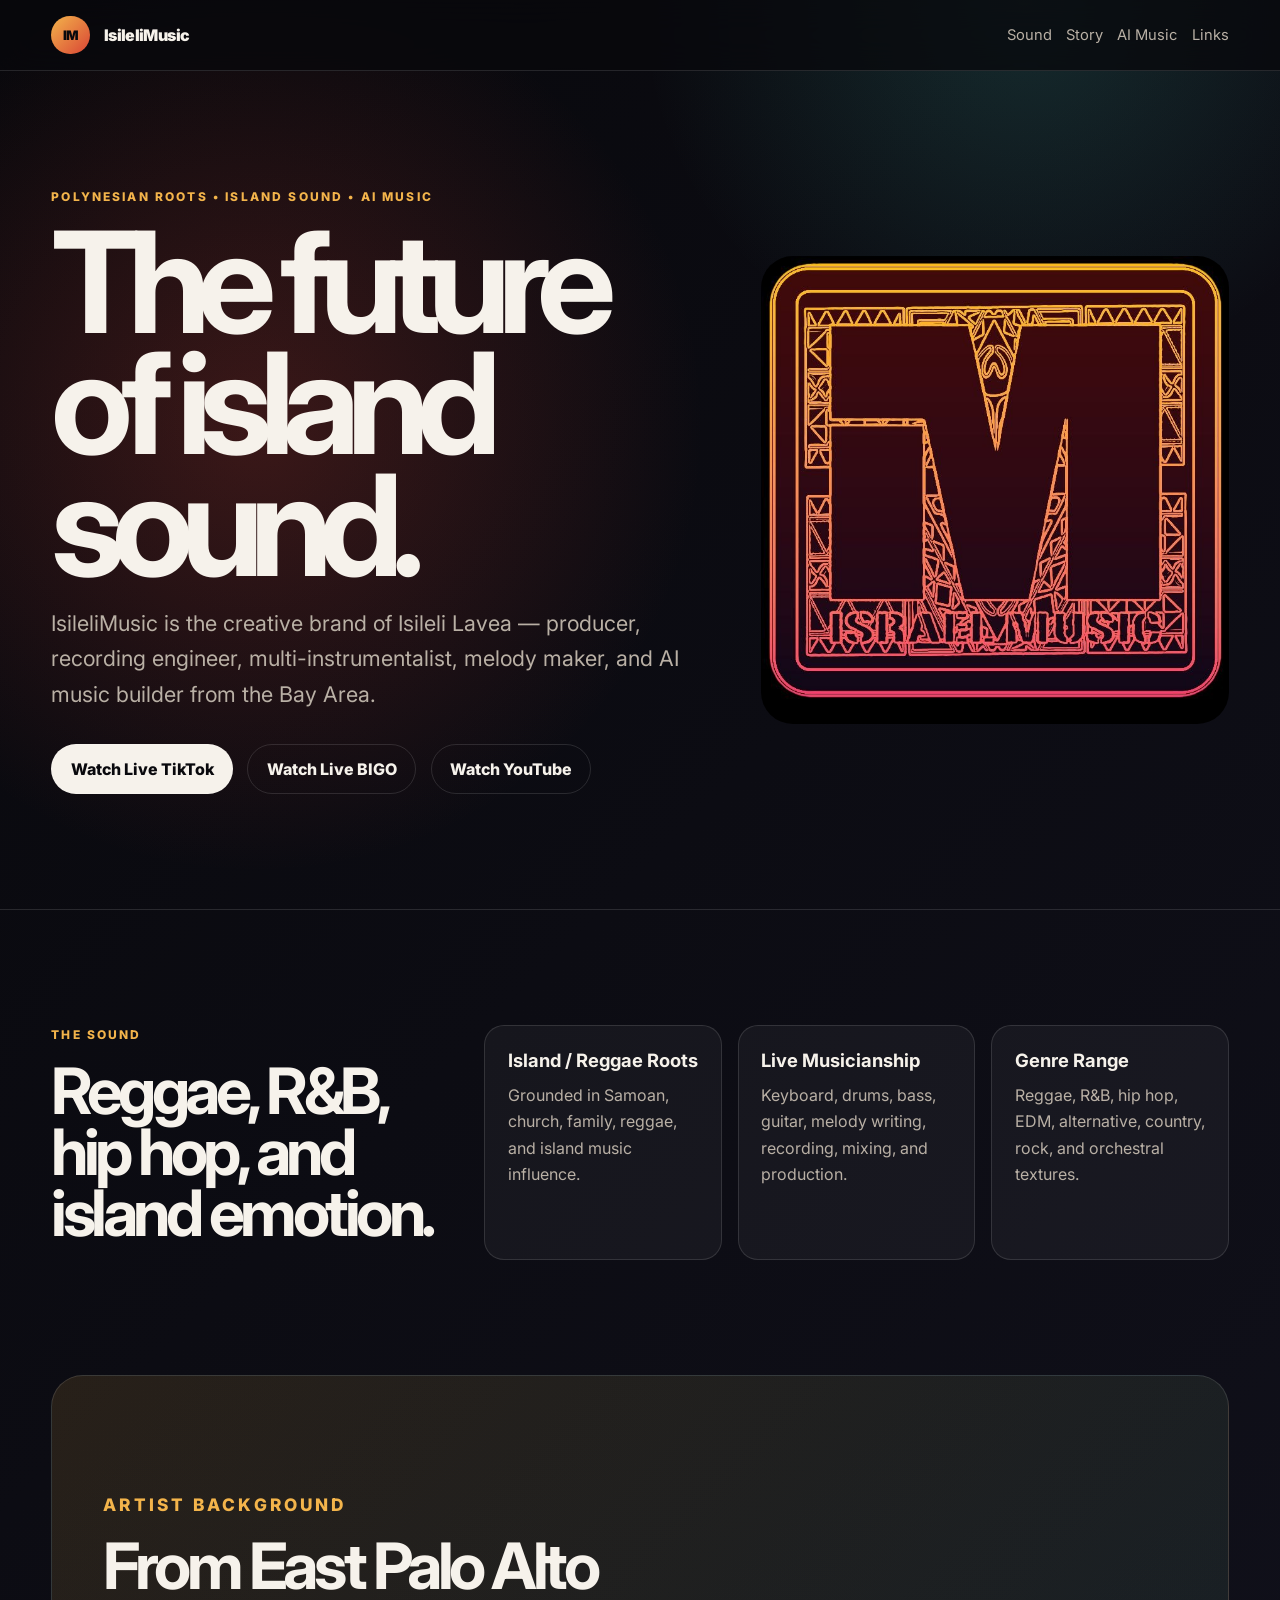
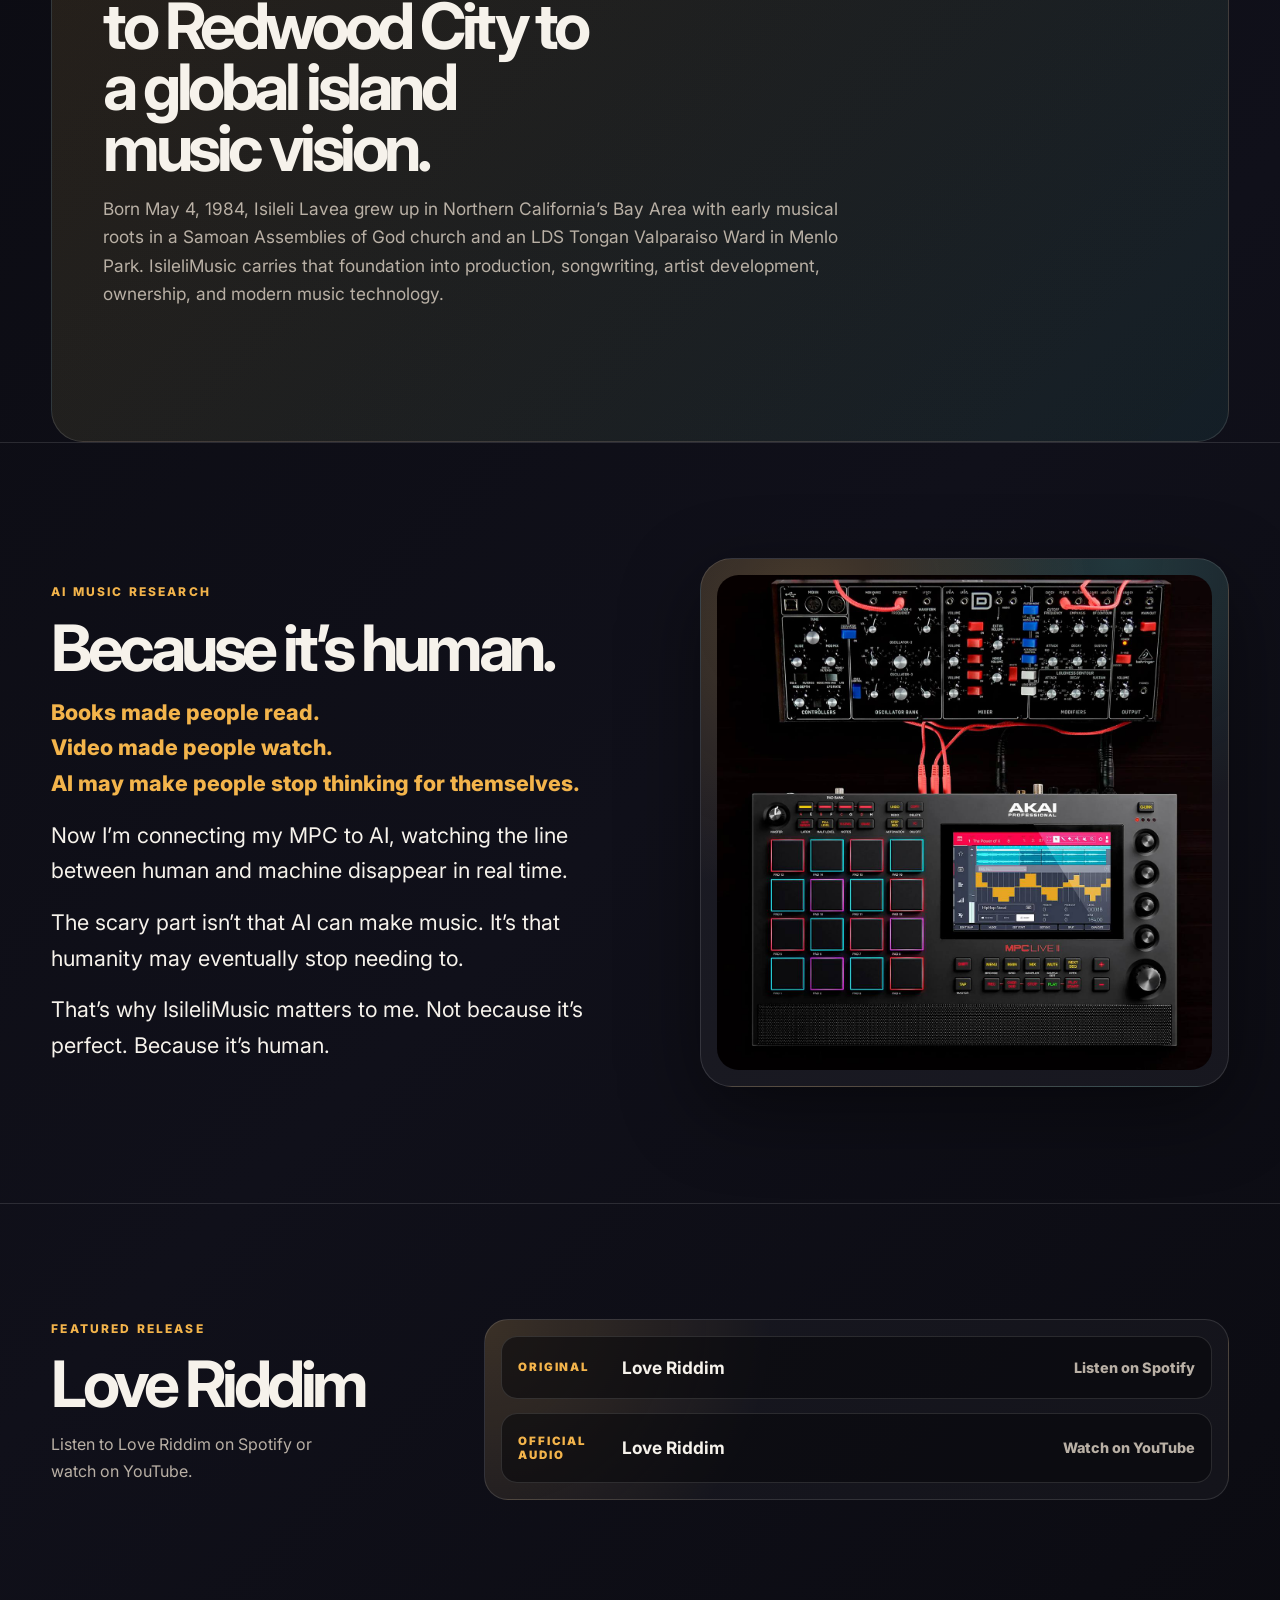
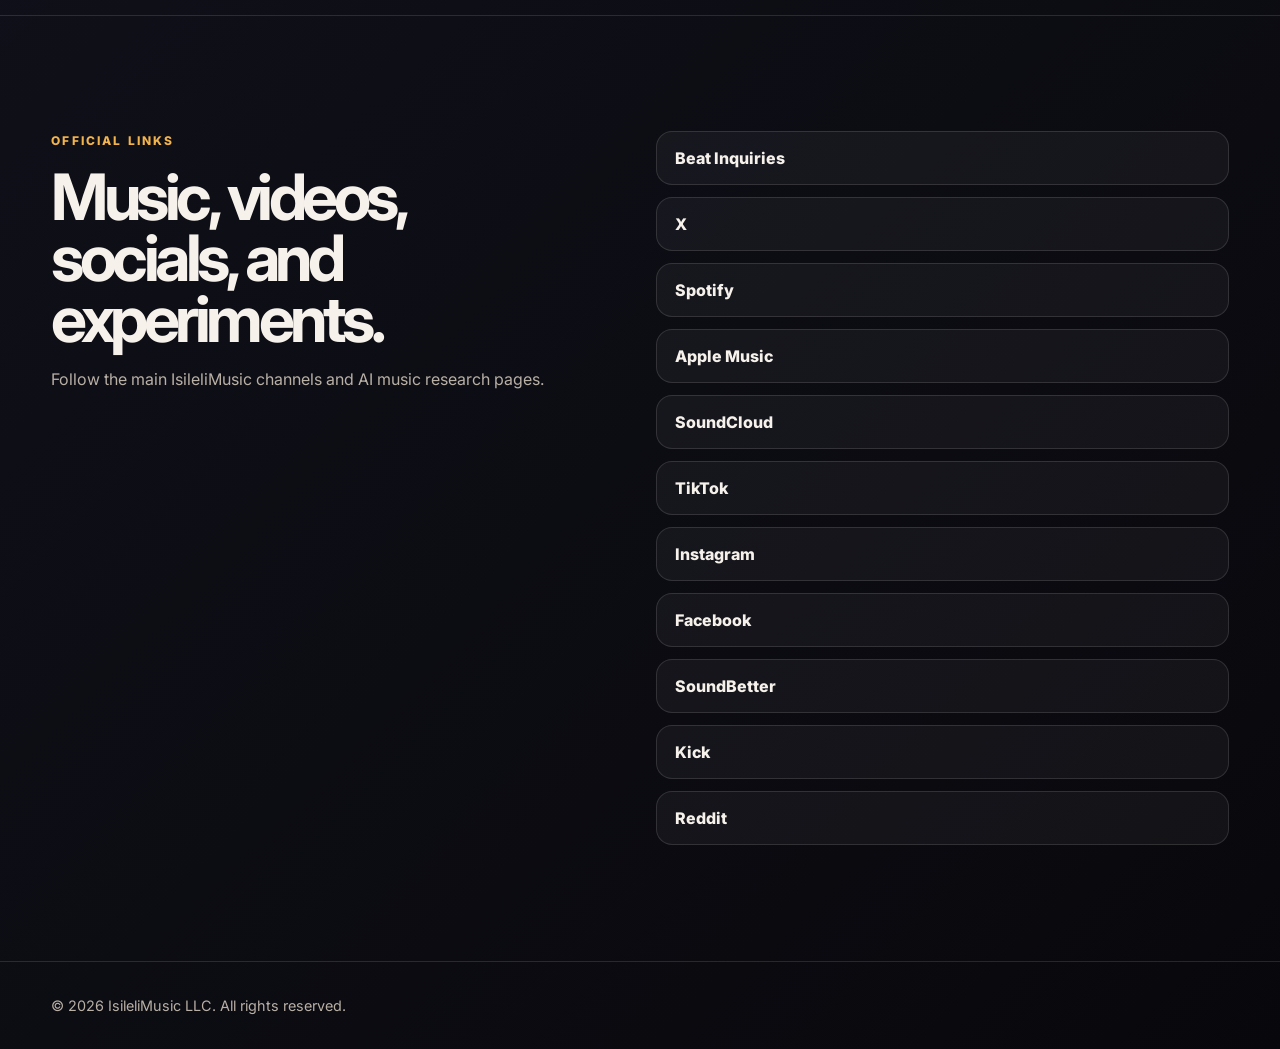
==== commit 7e3a6734: "Add TikTok and BIGO live buttons beside YouTube" ====
--- a/index.html
+++ b/index.html
@@ -36,7 +36,8 @@
         <h1>The future of island sound.</h1>
         <p class="lead">IsileliMusic is the creative brand of Isileli Lavea — producer, recording engineer, multi-instrumentalist, melody maker, and AI music builder from the Bay Area.</p>
         <div class="actions">
-          <a class="btn primary" href="https://www.bigo.tv/user/IsileliMusic?sc=WJ9nSx" target="_blank" rel="noreferrer">Watch Live</a>
+          <a class="btn primary" href="https://www.tiktok.com/@isilelifaipese" target="_blank" rel="noreferrer">Watch Live TikTok</a>
+          <a class="btn ghost" href="https://www.bigo.tv/user/IsileliMusic?sc=WJ9nSx" target="_blank" rel="noreferrer">Watch Live BIGO</a>
           <a class="btn ghost" href="https://www.youtube.com/@IsileliMusic" target="_blank" rel="noreferrer">Watch YouTube</a>
         </div>
       </div>
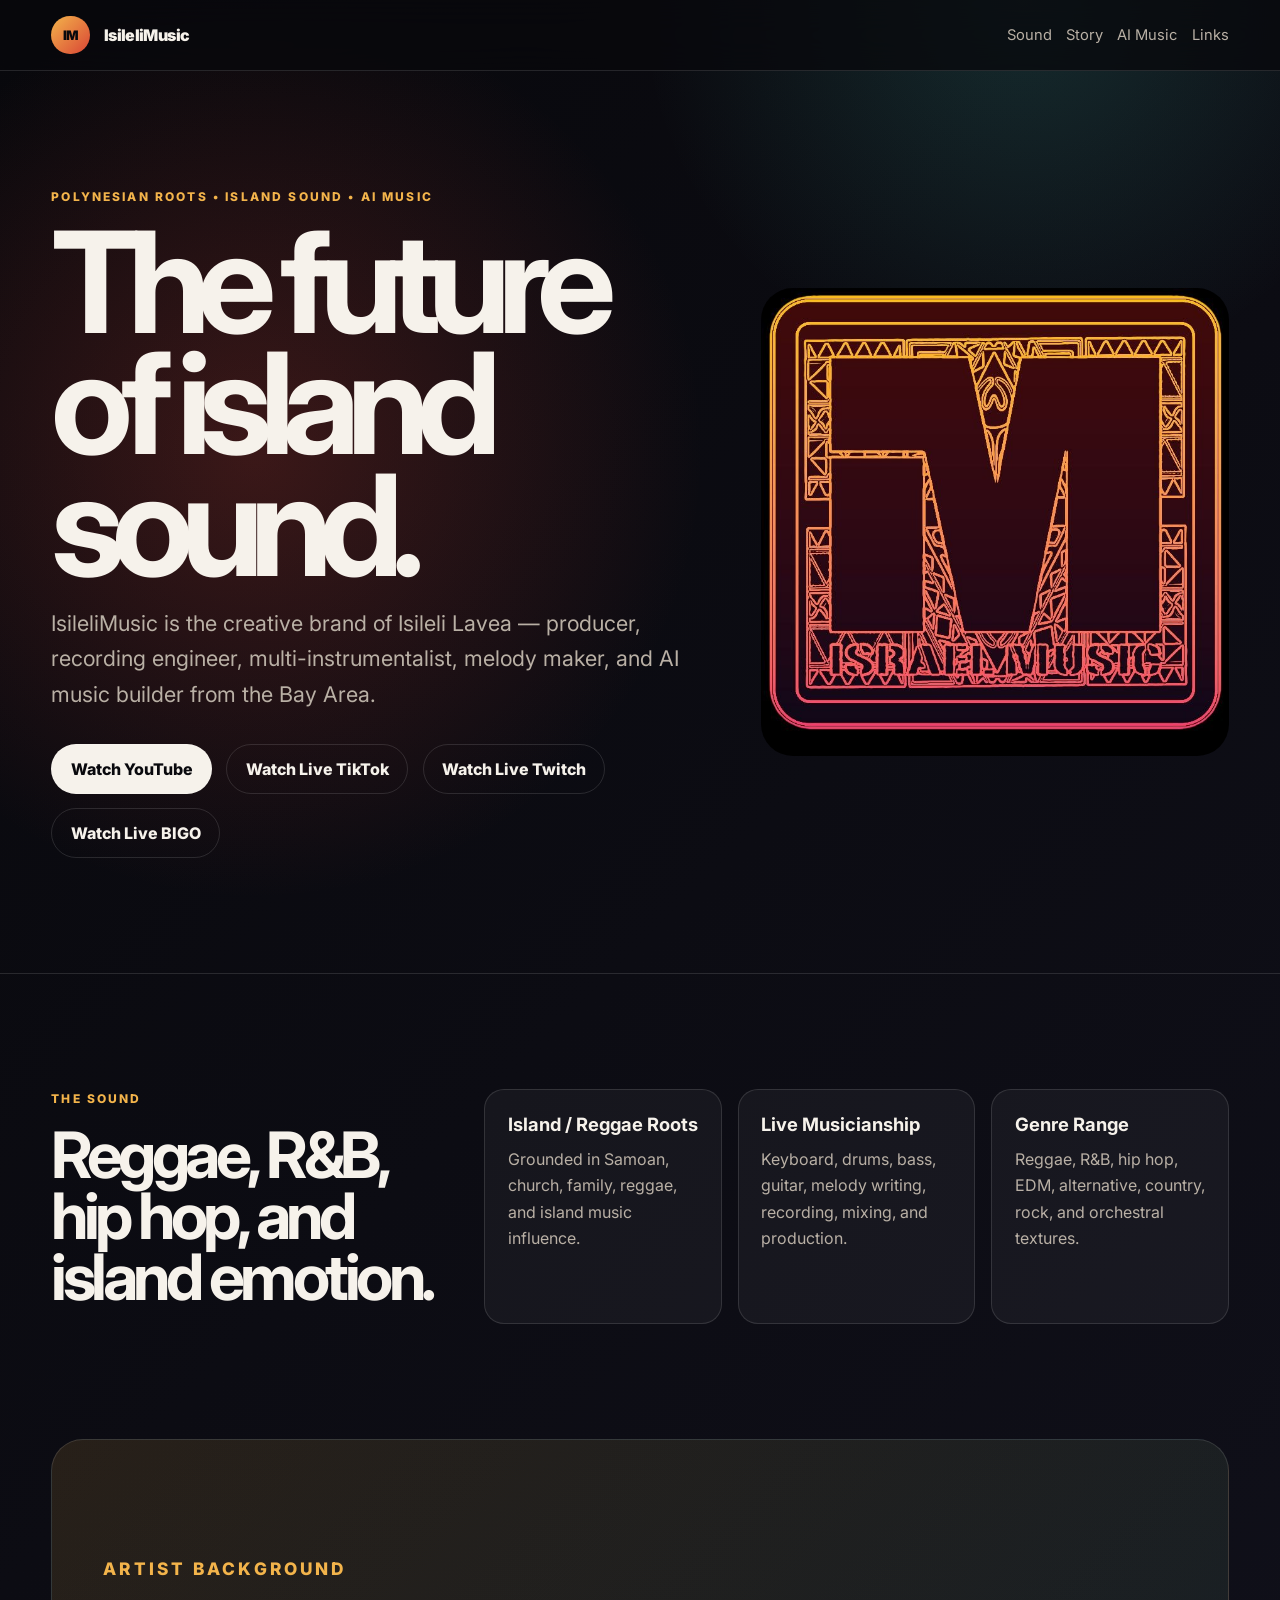
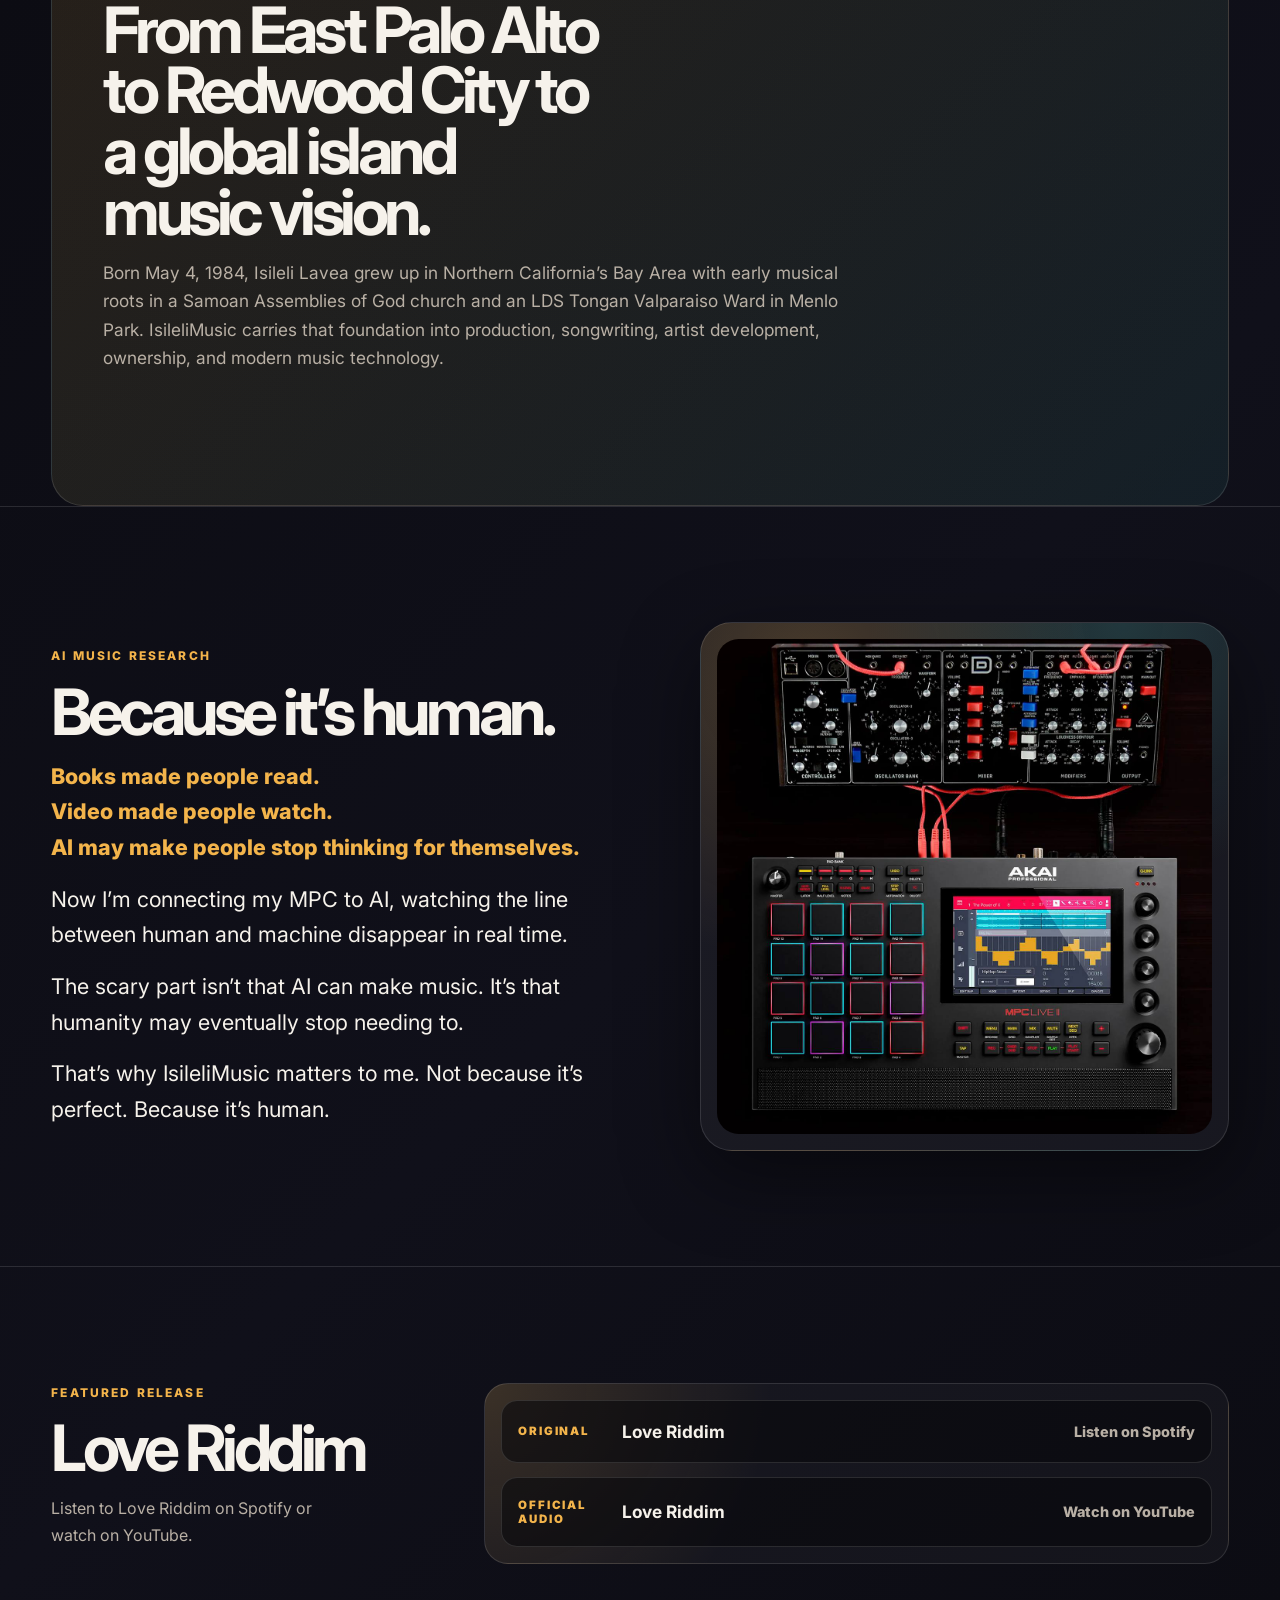
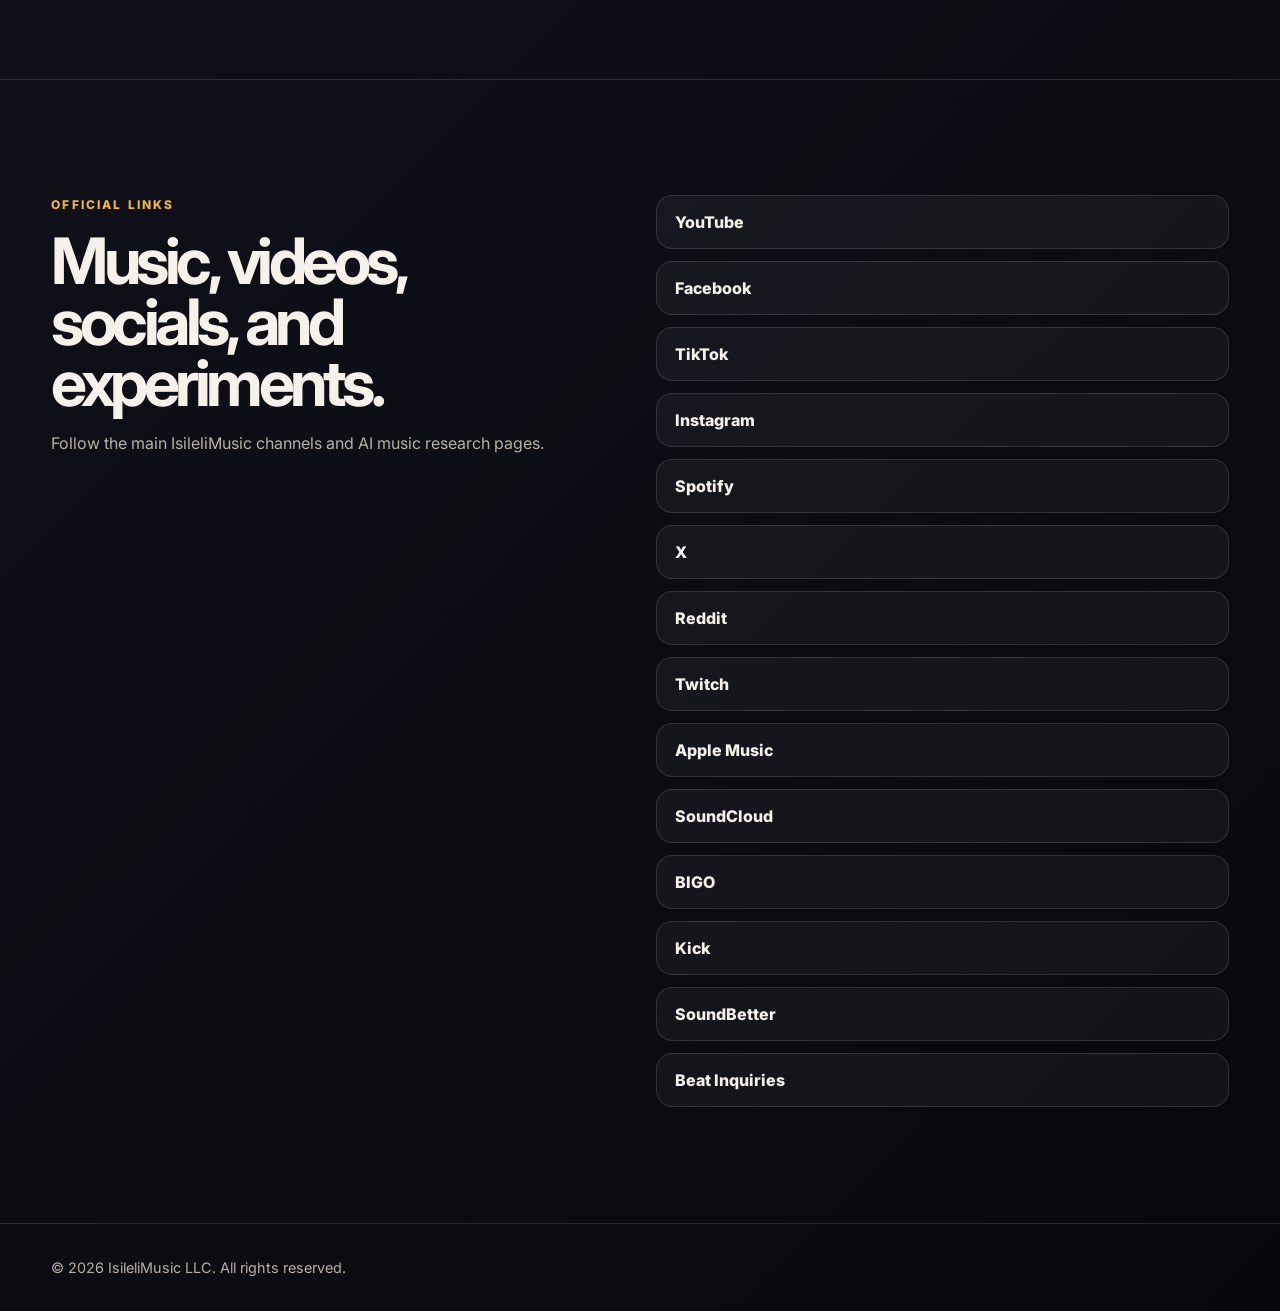
==== commit 99f56581: "Add Twitch and prioritize platform links by reach and discovery" ====
--- a/index.html
+++ b/index.html
@@ -36,9 +36,10 @@
         <h1>The future of island sound.</h1>
         <p class="lead">IsileliMusic is the creative brand of Isileli Lavea — producer, recording engineer, multi-instrumentalist, melody maker, and AI music builder from the Bay Area.</p>
         <div class="actions">
-          <a class="btn primary" href="https://www.tiktok.com/@isilelifaipese" target="_blank" rel="noreferrer">Watch Live TikTok</a>
+          <a class="btn primary" href="https://www.youtube.com/@IsileliMusic" target="_blank" rel="noreferrer">Watch YouTube</a>
+          <a class="btn ghost" href="https://www.tiktok.com/@isilelifaipese" target="_blank" rel="noreferrer">Watch Live TikTok</a>
+          <a class="btn ghost" href="https://www.twitch.tv/iamisilelimusic" target="_blank" rel="noreferrer">Watch Live Twitch</a>
           <a class="btn ghost" href="https://www.bigo.tv/user/IsileliMusic?sc=WJ9nSx" target="_blank" rel="noreferrer">Watch Live BIGO</a>
-          <a class="btn ghost" href="https://www.youtube.com/@IsileliMusic" target="_blank" rel="noreferrer">Watch YouTube</a>
         </div>
       </div>
       <div class="hero-card logo-card" aria-label="IsileliMusic logo">
@@ -116,17 +117,20 @@
         <p>Follow the main IsileliMusic channels and AI music research pages.</p>
       </div>
       <div class="link-stack">
-        <a href="mailto:israelmusicentertainment@gmail.com?subject=Beat%20inquiry">Beat Inquiries</a>
+        <a href="https://www.youtube.com/@IsileliMusic" target="_blank" rel="noreferrer">YouTube</a>
+        <a href="https://www.facebook.com/IsileliMusic/" target="_blank" rel="noreferrer">Facebook</a>
+        <a href="https://www.tiktok.com/@isilelifaipese" target="_blank" rel="noreferrer">TikTok</a>
+        <a href="https://www.instagram.com/isilelimusic/reels/" target="_blank" rel="noreferrer">Instagram</a>
+        <a href="https://open.spotify.com/artist/3M6WiYhQ5LqFJdTSfGGAYw" target="_blank" rel="noreferrer">Spotify</a>
         <a href="https://x.com/isilelimusic" target="_blank" rel="noreferrer">X</a>
-        <a href="https://open.spotify.com/artist/3M6WiYhQ5LqFJdTSfGGAYw" target="_blank" rel="noreferrer">Spotify</a>
+        <a href="https://www.reddit.com/user/IsileliLaveaMusic/" target="_blank" rel="noreferrer">Reddit</a>
+        <a href="https://www.twitch.tv/iamisilelimusic" target="_blank" rel="noreferrer">Twitch</a>
         <a href="https://music.apple.com/us/artist/isilelimusic/1298300199" target="_blank" rel="noreferrer">Apple Music</a>
         <a href="https://m.soundcloud.com/fred-wolfgramm-1" target="_blank" rel="noreferrer">SoundCloud</a>
-        <a href="https://www.tiktok.com/@isilelifaipese" target="_blank" rel="noreferrer">TikTok</a>
-        <a href="https://www.instagram.com/isilelimusic/reels/" target="_blank" rel="noreferrer">Instagram</a>
-        <a href="https://www.facebook.com/IsileliMusic/" target="_blank" rel="noreferrer">Facebook</a>
+        <a href="https://www.bigo.tv/user/IsileliMusic?sc=WJ9nSx" target="_blank" rel="noreferrer">BIGO</a>
+        <a href="https://kick.com/isilelimusic" target="_blank" rel="noreferrer">Kick</a>
         <a href="https://soundbetter.com/profiles/196261-isilelimusic" target="_blank" rel="noreferrer">SoundBetter</a>
-        <a href="https://kick.com/isilelimusic" target="_blank" rel="noreferrer">Kick</a>
-        <a href="https://www.reddit.com/user/IsileliLaveaMusic/" target="_blank" rel="noreferrer">Reddit</a>
+        <a href="mailto:israelmusicentertainment@gmail.com?subject=Beat%20inquiry">Beat Inquiries</a>
       </div>
     </section>
   </main>
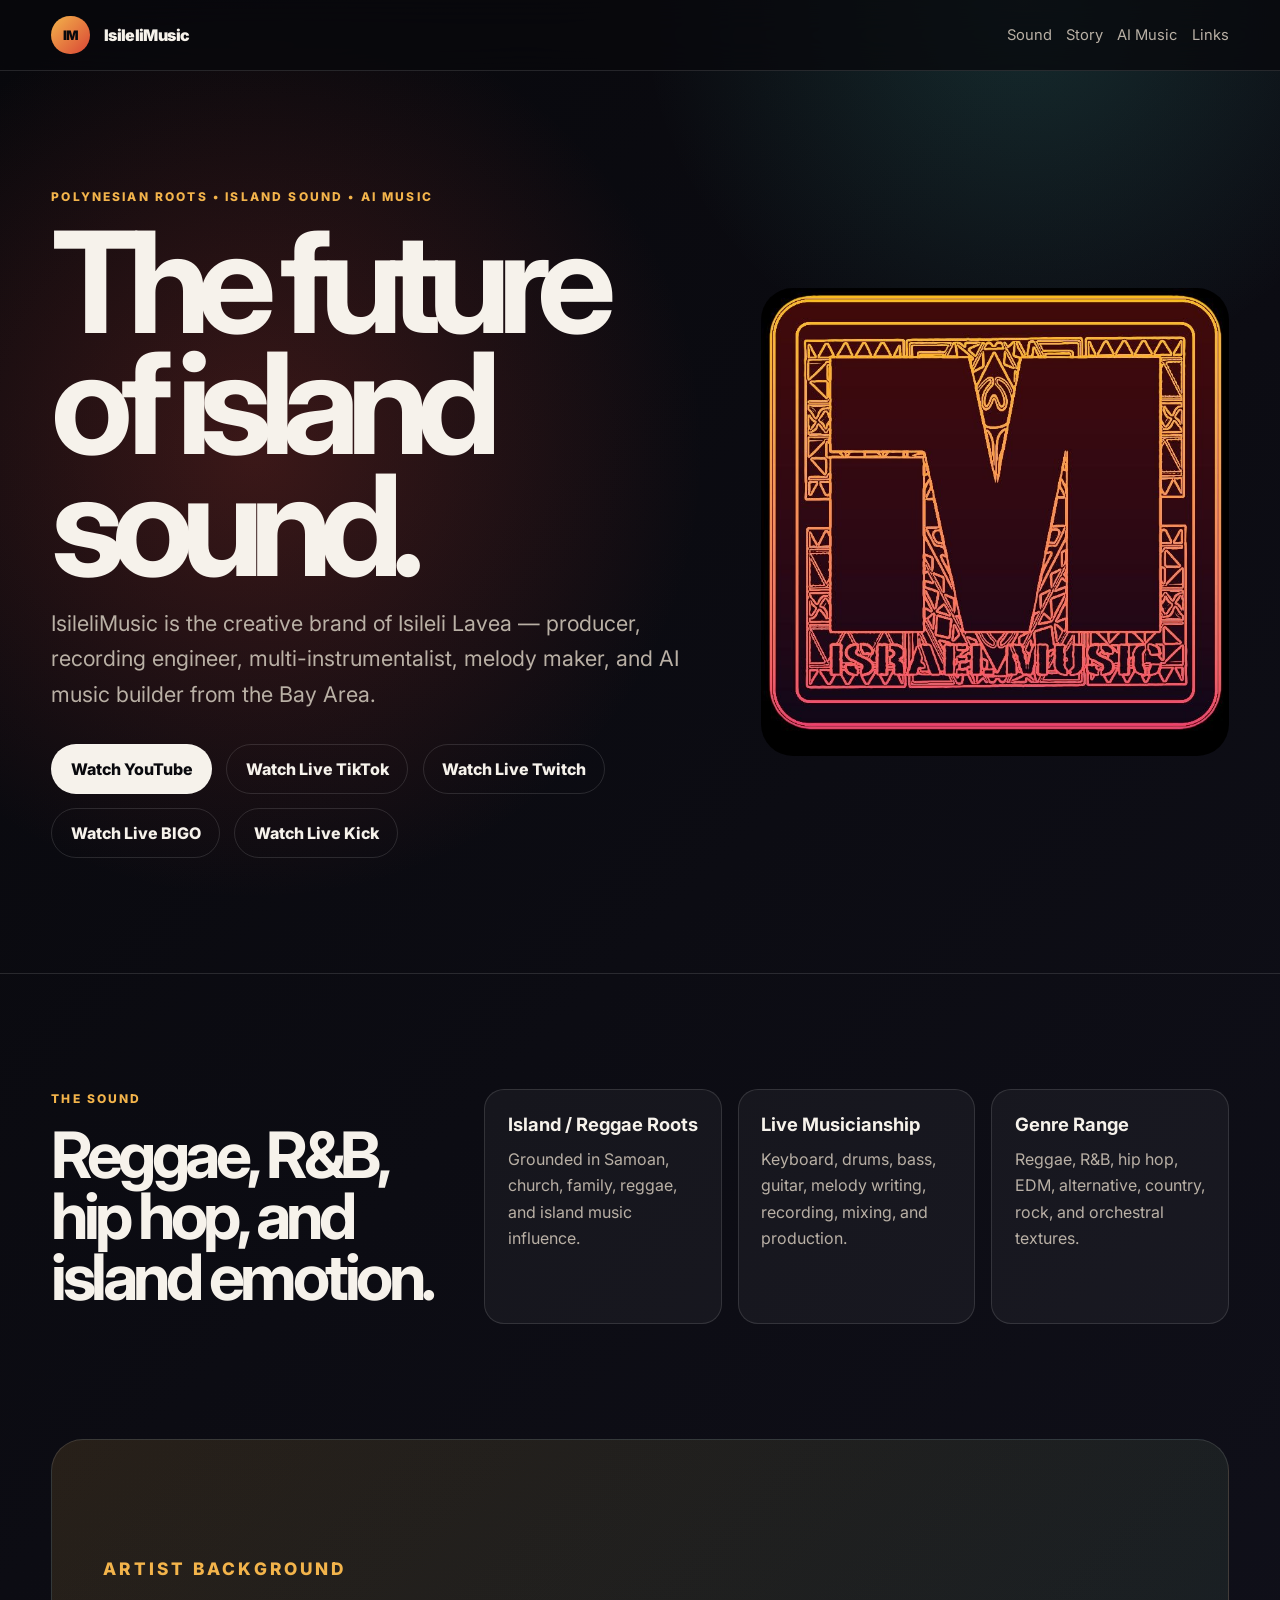
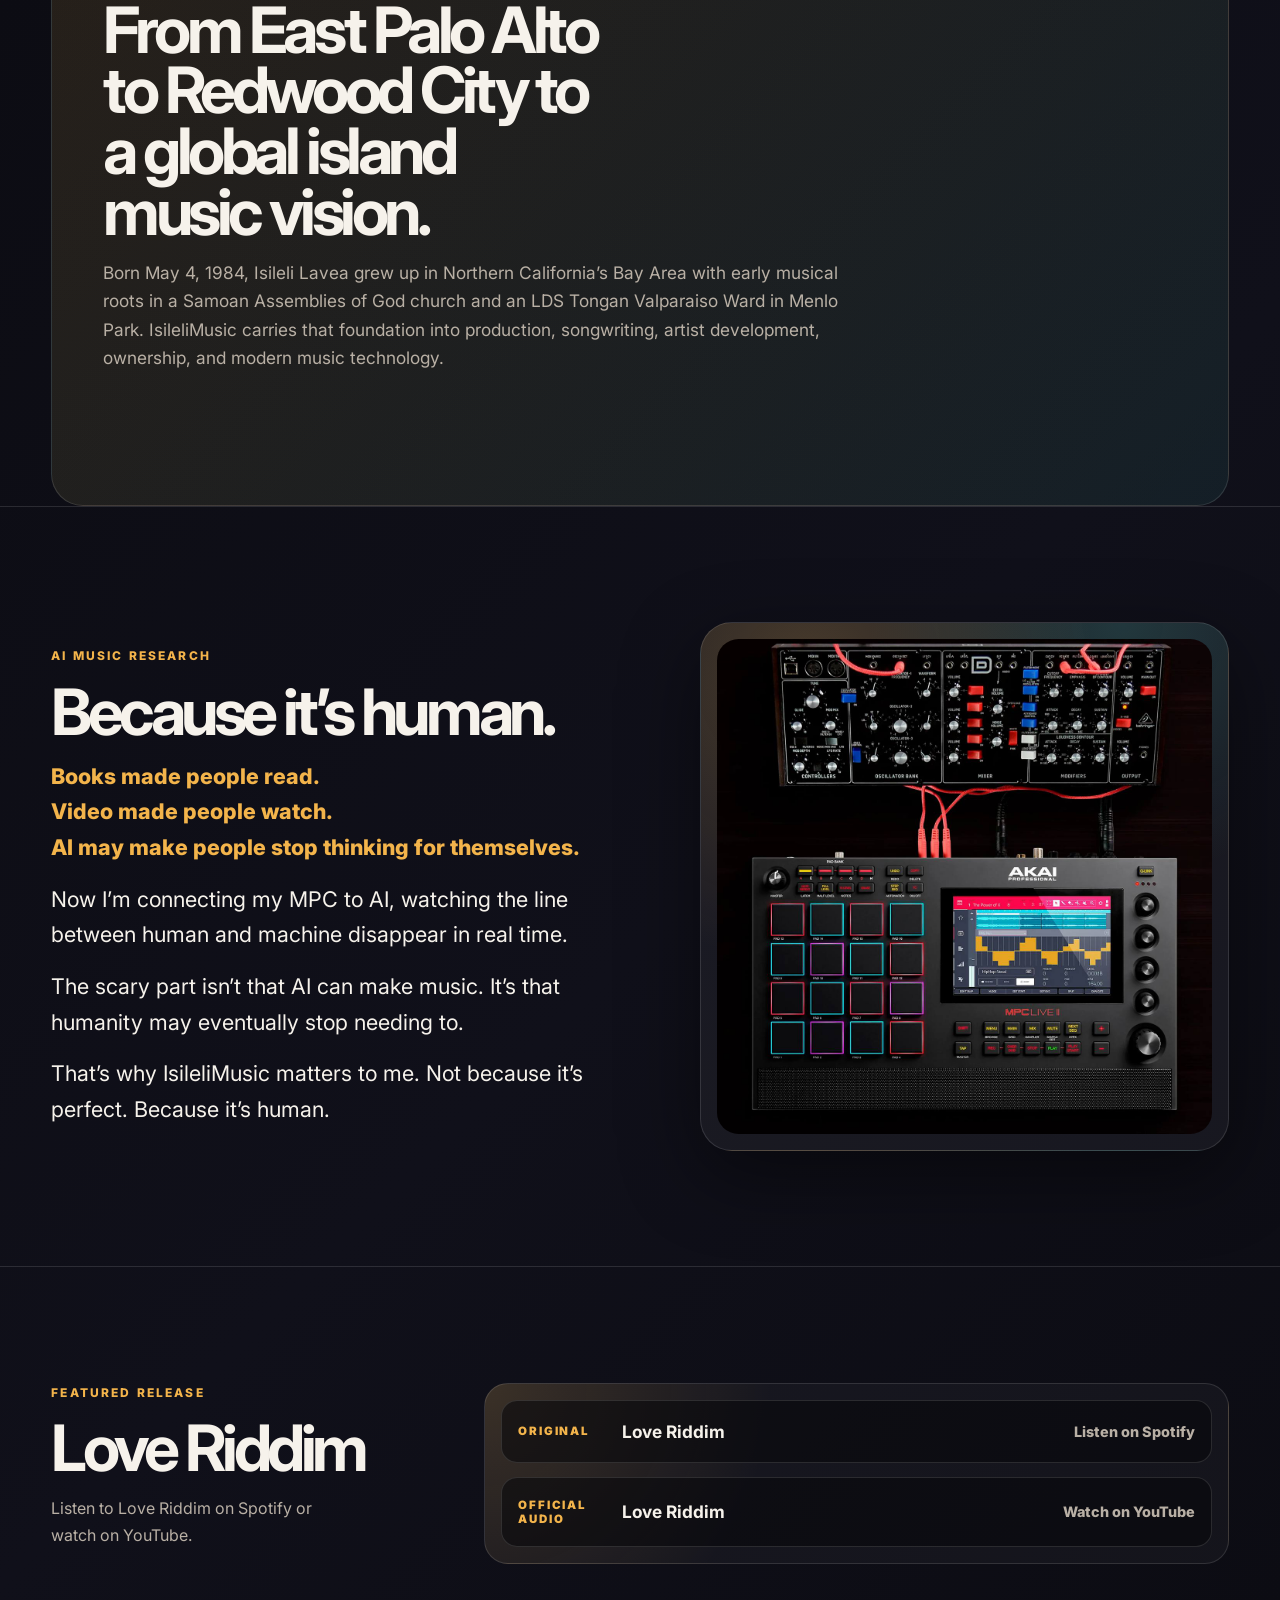
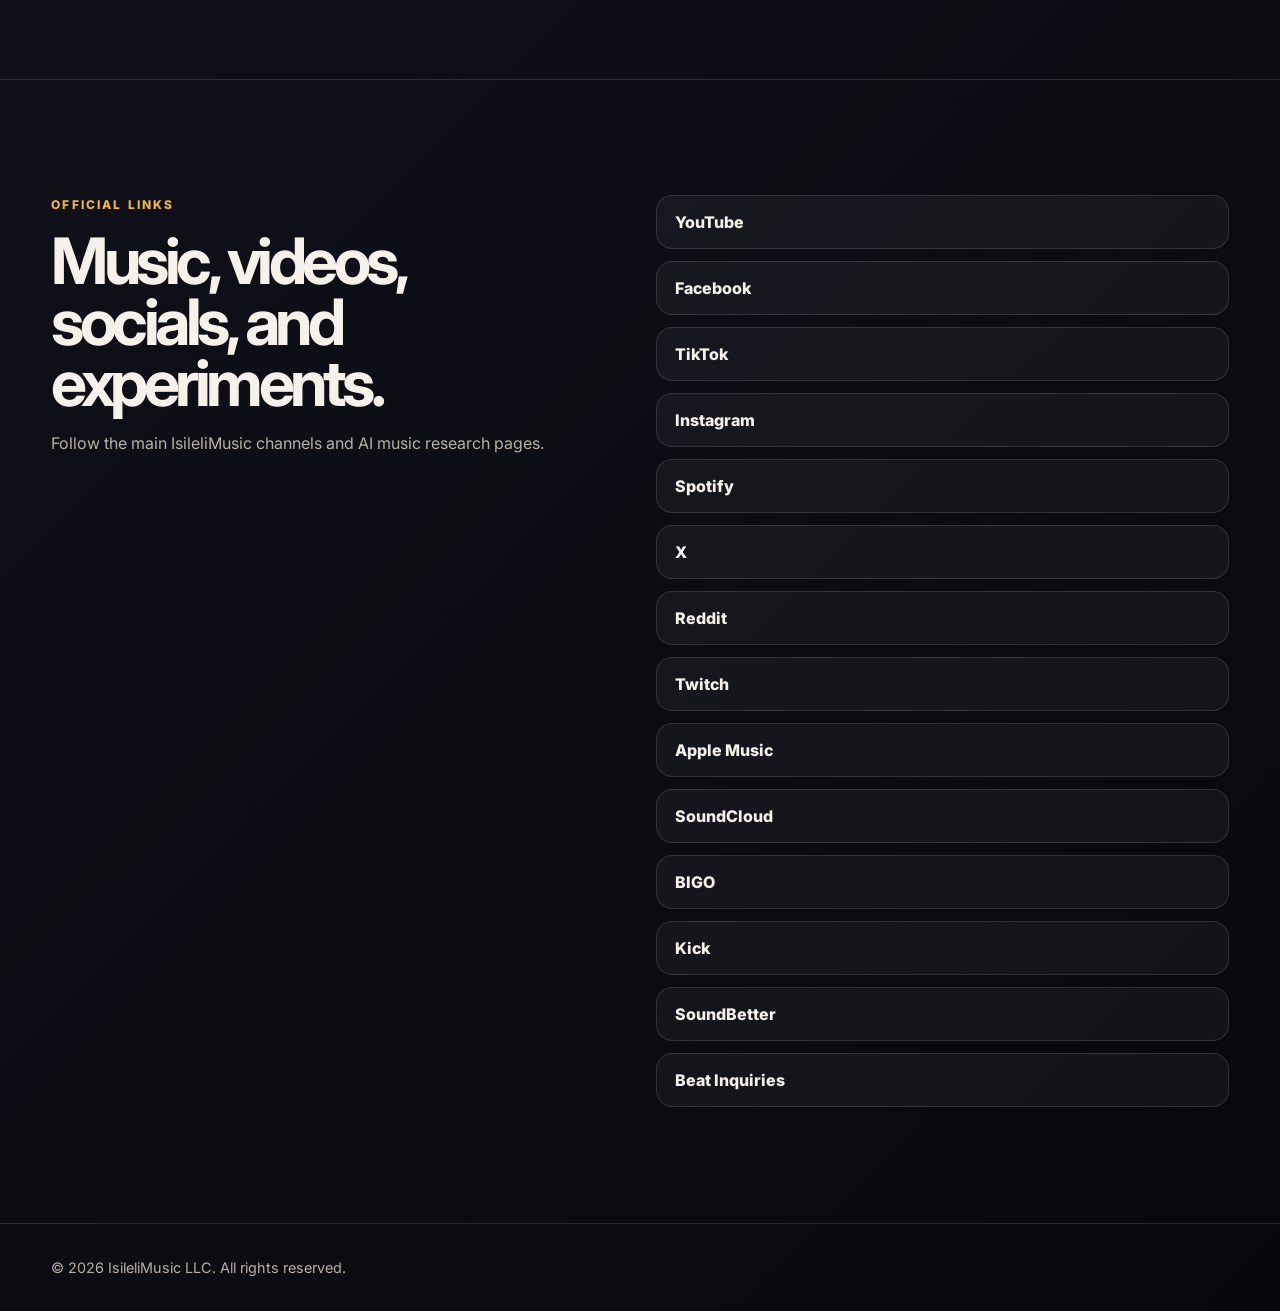
==== commit de0a1cbc: "Add Kick live button to hero" ====
--- a/index.html
+++ b/index.html
@@ -40,6 +40,7 @@
           <a class="btn ghost" href="https://www.tiktok.com/@isilelifaipese" target="_blank" rel="noreferrer">Watch Live TikTok</a>
           <a class="btn ghost" href="https://www.twitch.tv/iamisilelimusic" target="_blank" rel="noreferrer">Watch Live Twitch</a>
           <a class="btn ghost" href="https://www.bigo.tv/user/IsileliMusic?sc=WJ9nSx" target="_blank" rel="noreferrer">Watch Live BIGO</a>
+          <a class="btn ghost" href="https://kick.com/isilelimusic" target="_blank" rel="noreferrer">Watch Live Kick</a>
         </div>
       </div>
       <div class="hero-card logo-card" aria-label="IsileliMusic logo">
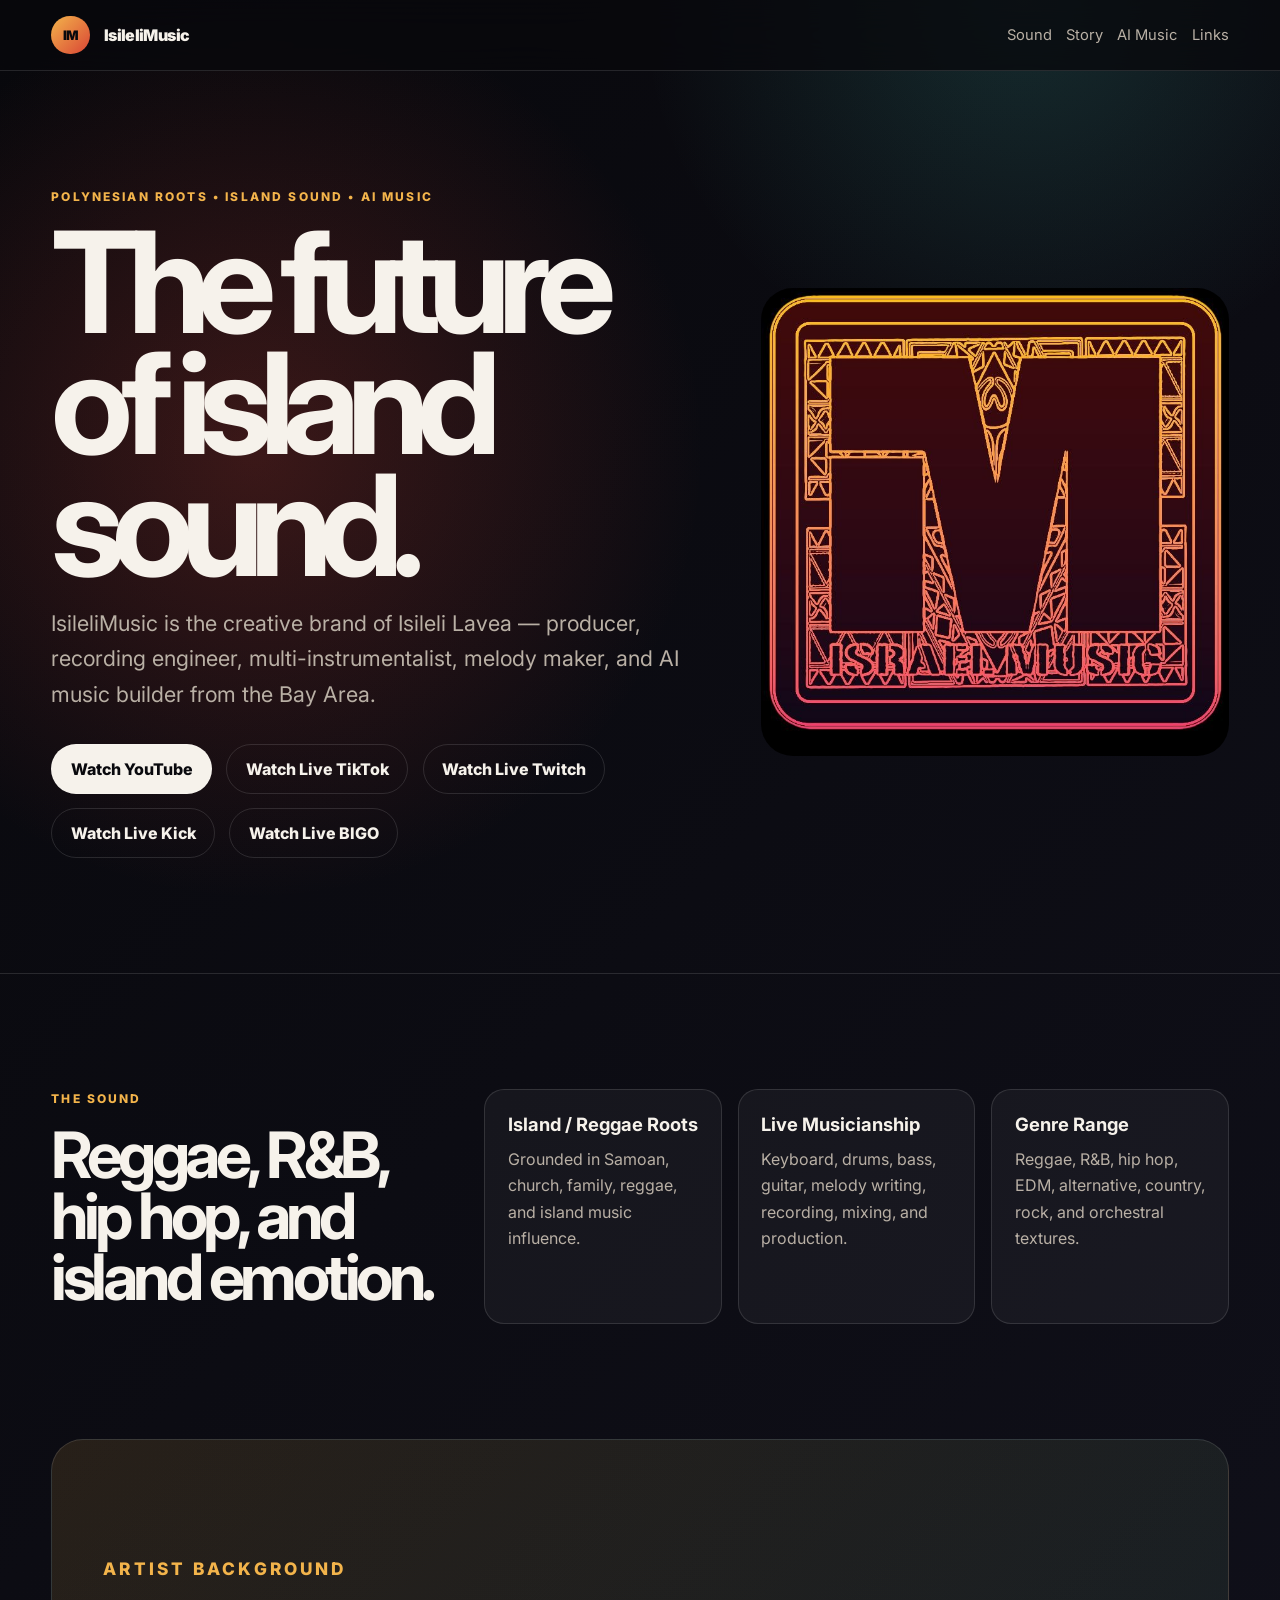
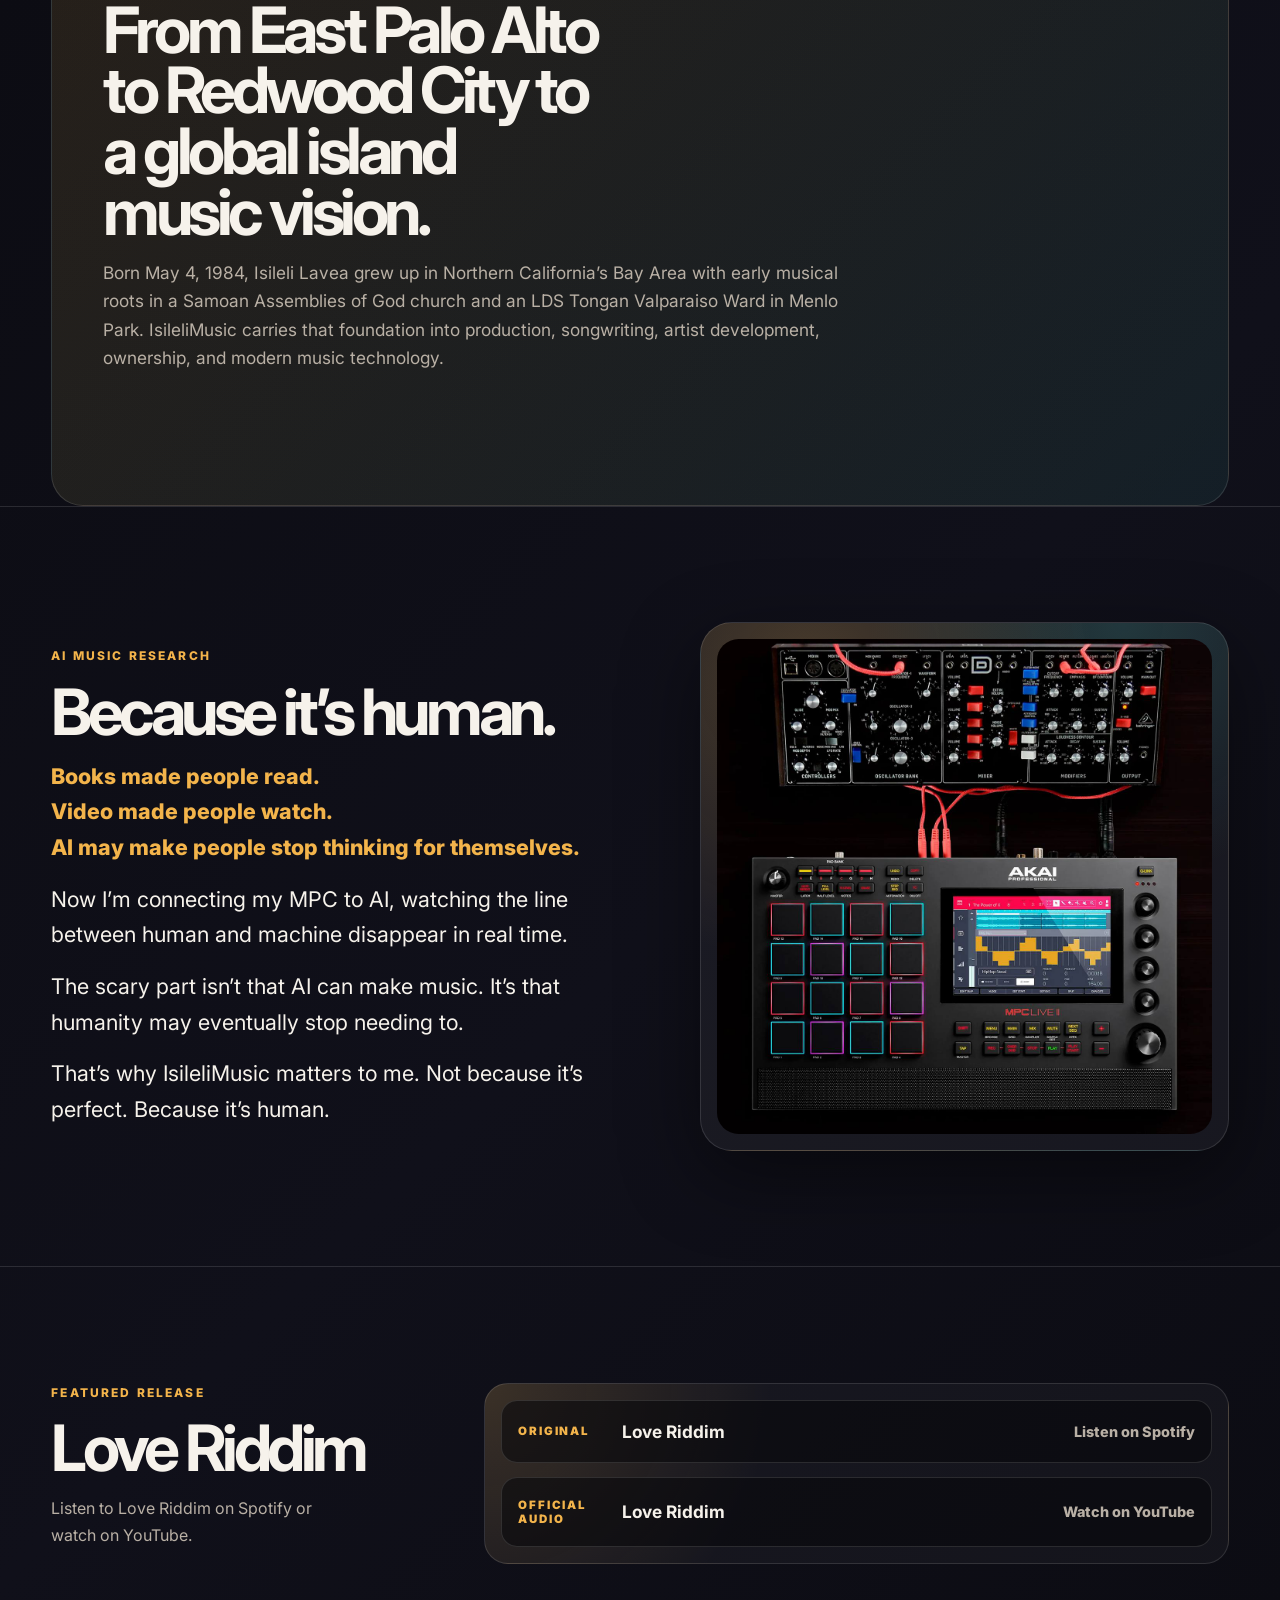
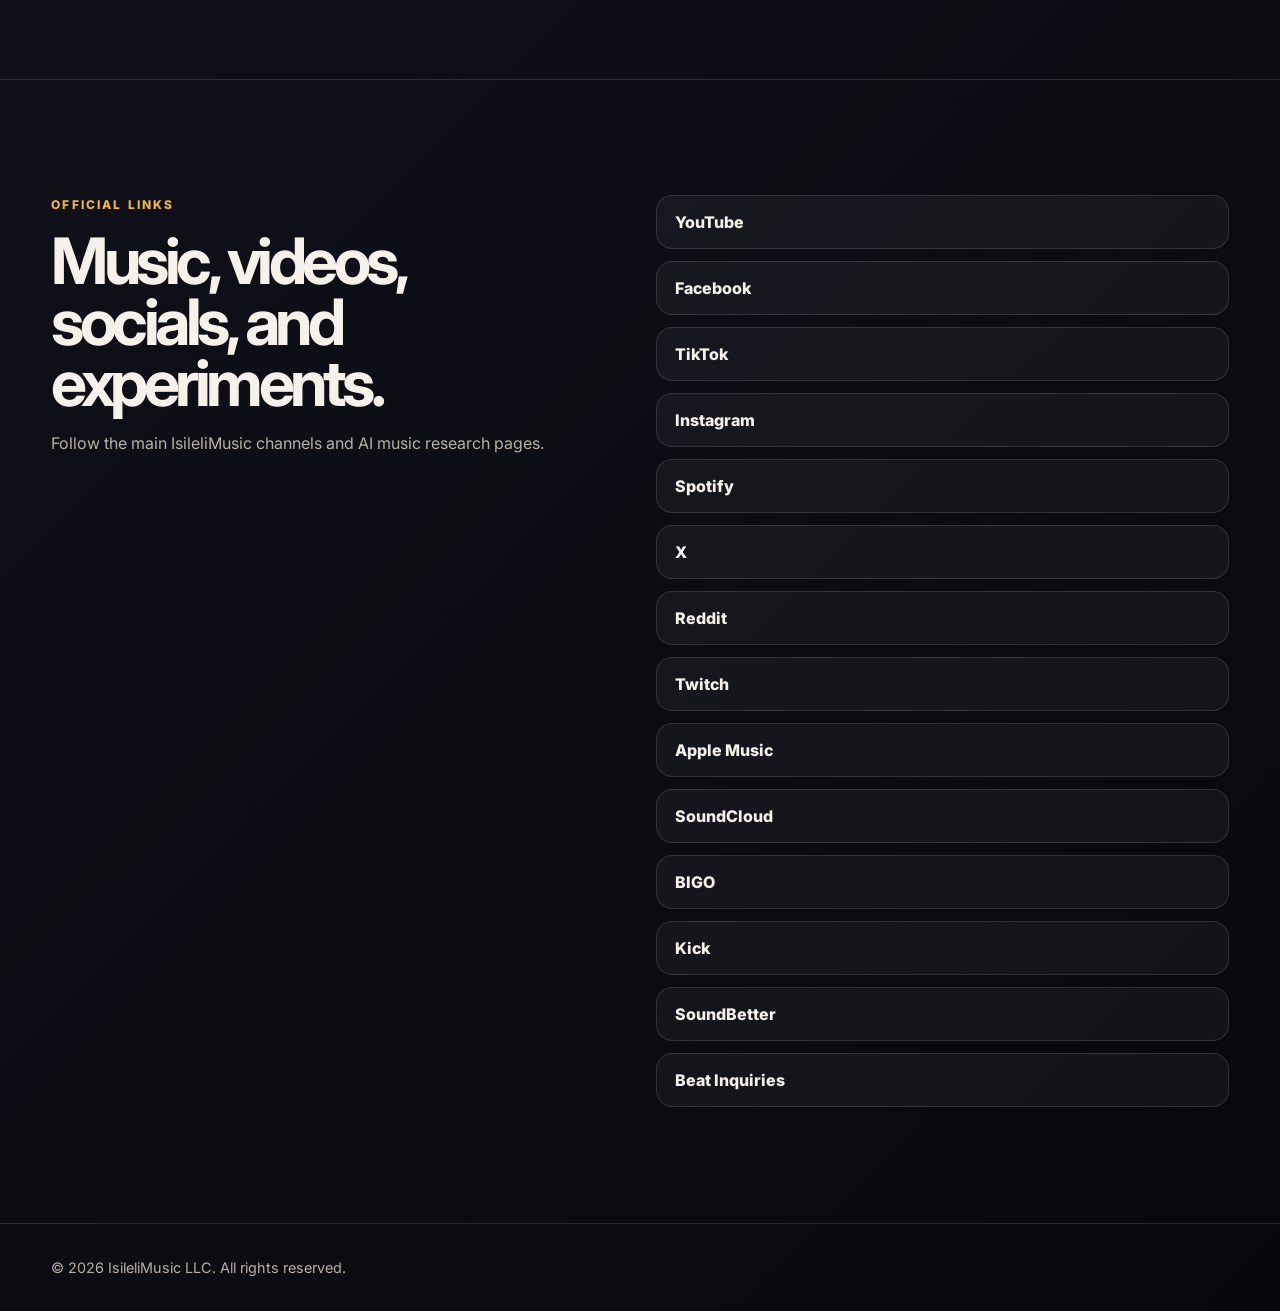
==== commit 87f2b056: "Order hero buttons by music and live-stream relevance" ====
--- a/index.html
+++ b/index.html
@@ -39,8 +39,8 @@
           <a class="btn primary" href="https://www.youtube.com/@IsileliMusic" target="_blank" rel="noreferrer">Watch YouTube</a>
           <a class="btn ghost" href="https://www.tiktok.com/@isilelifaipese" target="_blank" rel="noreferrer">Watch Live TikTok</a>
           <a class="btn ghost" href="https://www.twitch.tv/iamisilelimusic" target="_blank" rel="noreferrer">Watch Live Twitch</a>
+          <a class="btn ghost" href="https://kick.com/isilelimusic" target="_blank" rel="noreferrer">Watch Live Kick</a>
           <a class="btn ghost" href="https://www.bigo.tv/user/IsileliMusic?sc=WJ9nSx" target="_blank" rel="noreferrer">Watch Live BIGO</a>
-          <a class="btn ghost" href="https://kick.com/isilelimusic" target="_blank" rel="noreferrer">Watch Live Kick</a>
         </div>
       </div>
       <div class="hero-card logo-card" aria-label="IsileliMusic logo">
